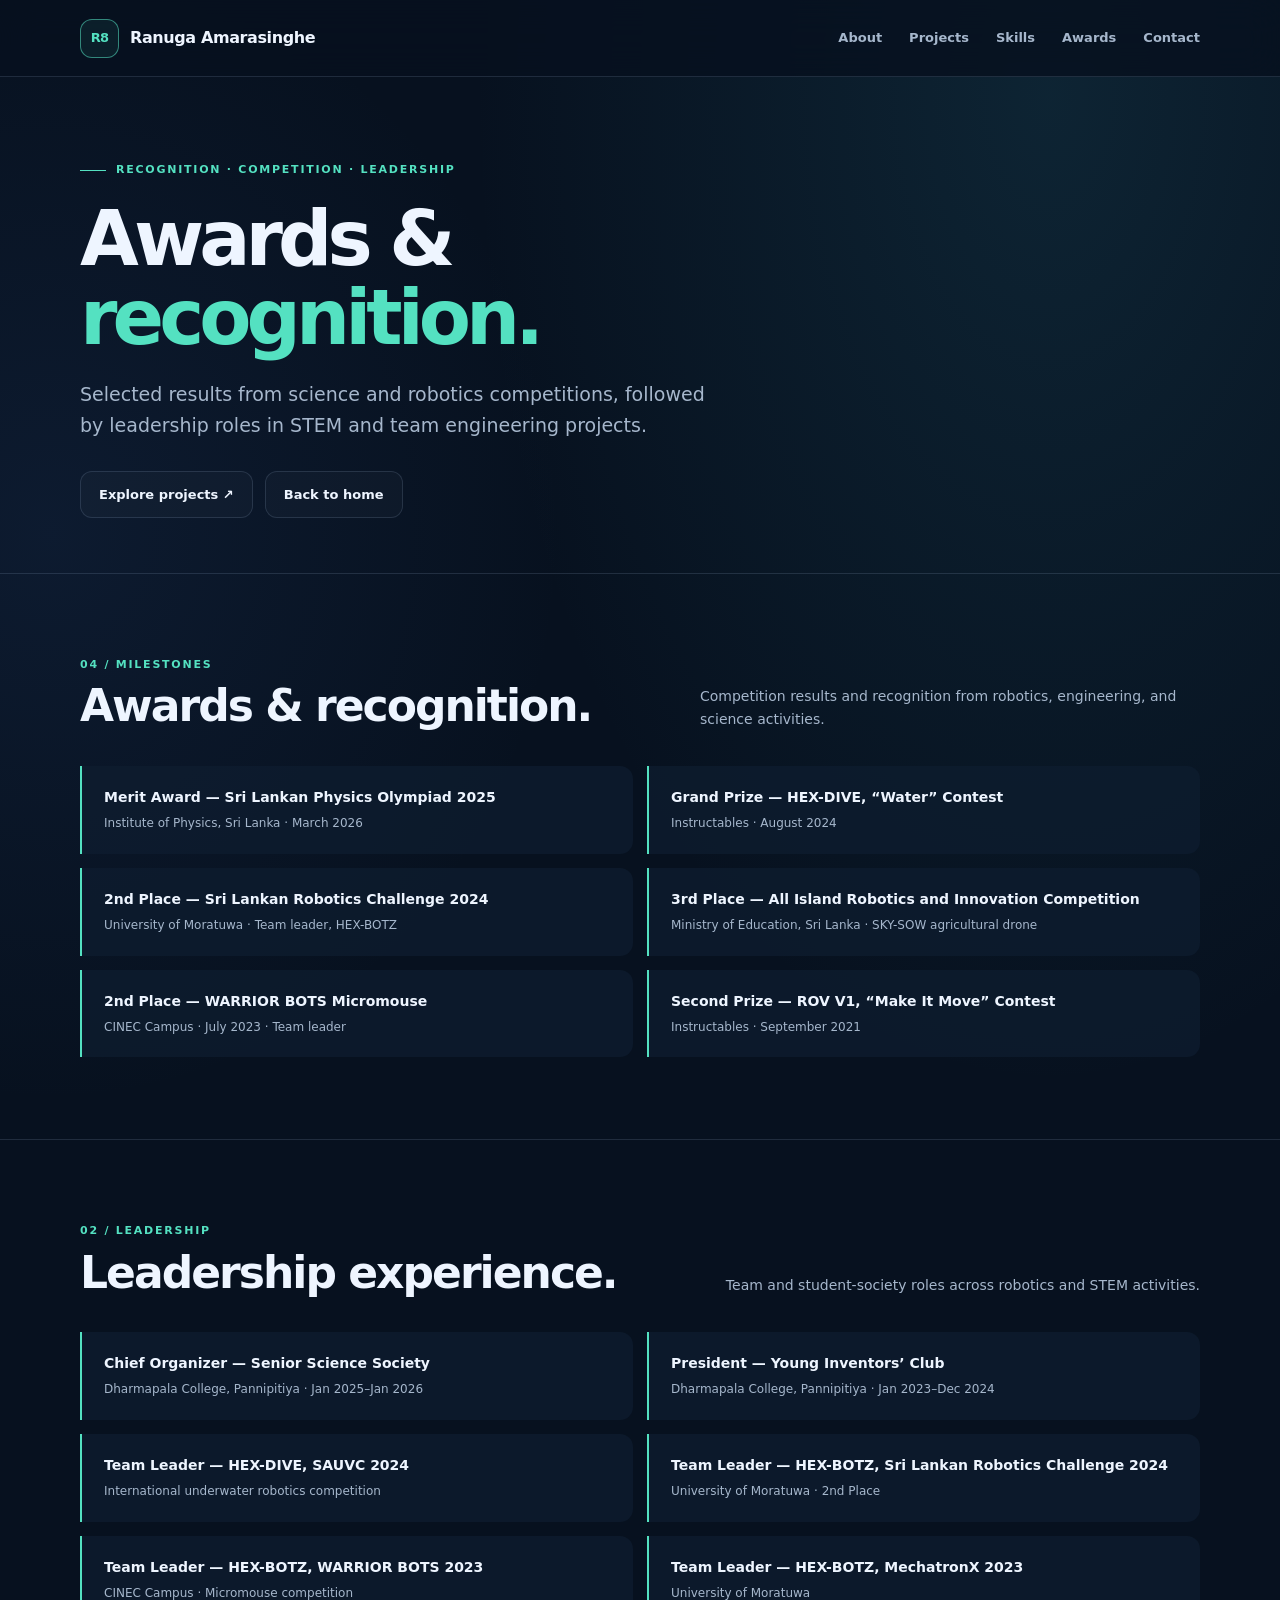
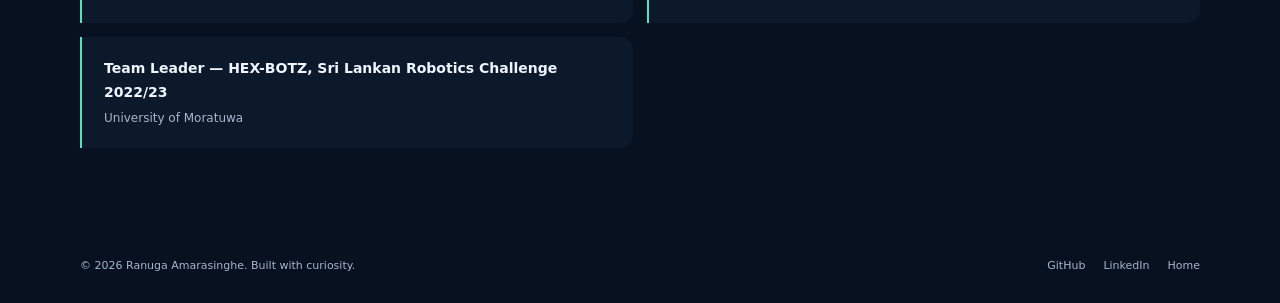
==== awards.html @ 0ed22641 "Add files via upload" ====
<!DOCTYPE html><html lang="en"><head><meta charset="UTF-8"><meta name="viewport" content="width=device-width, initial-scale=1.0"><meta name="theme-color" content="#07111f"><meta name="description" content="Competition awards, recognitions, and leadership experience of Ranuga Amarasinghe."><title>Awards & Leadership | Ranuga Amarasinghe</title><style>
    :root {
      --bg: #07111f;
      --bg-soft: #0b1728;
      --panel: rgba(15, 30, 49, .78);
      --panel-solid: #0e1c2f;
      --text: #eef5ff;
      --muted: #a6b7cc;
      --line: rgba(173, 203, 232, .15);
      --accent: #54e1c1;
      --accent-2: #83b7ff;
      --max: 1120px;
      --radius: 22px;
      --shadow: 0 22px 70px rgba(0,0,0,.24);
    }
    * { box-sizing: border-box; }
    html { scroll-behavior: smooth; scroll-padding-top: 88px; }
    body {
      margin: 0; color: var(--text); background:
        radial-gradient(ellipse at 82% 5%, rgba(45, 129, 151, .17), transparent 36rem),
        radial-gradient(ellipse at 4% 28%, rgba(53, 93, 161, .13), transparent 32rem), var(--bg);
      font-family: Inter, ui-sans-serif, system-ui, -apple-system, BlinkMacSystemFont, "Segoe UI", sans-serif;
      line-height: 1.65; -webkit-font-smoothing: antialiased;
    }
    a { color: inherit; text-decoration: none; }
    button { font: inherit; }
    .container { width: min(var(--max), calc(100% - 40px)); margin-inline: auto; }
    .skip-link { position: absolute; left: -999px; top: 10px; z-index: 100; background: var(--accent); color: #04121a; padding: 10px 14px; border-radius: 8px; }
    .skip-link:focus { left: 10px; }
    .site-header { position: sticky; top: 0; z-index: 50; background: rgba(7, 17, 31, .82); backdrop-filter: blur(18px); border-bottom: 1px solid var(--line); }
    .nav { min-height: 76px; display: flex; align-items: center; justify-content: space-between; gap: 24px; }
    .brand { display: inline-flex; align-items: center; gap: 11px; font-weight: 760; letter-spacing: -.025em; white-space: nowrap; }
    .brand-mark { display: grid; place-items: center; width: 39px; height: 39px; border: 1px solid rgba(84,225,193,.55); border-radius: 12px; color: var(--accent); font-size: 13px; letter-spacing: -.06em; background: rgba(84,225,193,.07); }
    .nav-links { display: flex; align-items: center; gap: 27px; color: var(--muted); font-size: 13px; font-weight: 650; }
    .nav-links a { transition: color .2s ease; }
    .nav-links a:hover, .nav-links a:focus-visible { color: var(--accent); }
    .nav-toggle { display: none; color: var(--text); background: transparent; border: 1px solid var(--line); border-radius: 10px; padding: 8px 11px; cursor: pointer; }
    .hero { padding: 100px 0 82px; min-height: 590px; display: flex; align-items: center; }
    .hero-grid { display: grid; grid-template-columns: minmax(0, 1.2fr) minmax(280px, .8fr); gap: 70px; align-items: center; }
    .eyebrow { display: inline-flex; align-items: center; gap: 10px; color: var(--accent); text-transform: uppercase; letter-spacing: .16em; font-size: 11px; font-weight: 800; }
    .eyebrow::before { content: ""; width: 26px; height: 1px; background: currentColor; }
    h1 { margin: 19px 0 22px; max-width: 760px; font-size: clamp(42px, 6.2vw, 76px); line-height: 1.04; letter-spacing: -.065em; font-weight: 790; }
    .gradient-text { color: var(--accent); }
    .hero-copy { max-width: 630px; color: var(--muted); font-size: clamp(16px, 1.7vw, 19px); }
    .hero-actions { display: flex; flex-wrap: wrap; gap: 12px; margin-top: 30px; }
    .button { display: inline-flex; align-items: center; justify-content: center; gap: 9px; min-height: 47px; padding: 0 18px; border-radius: 12px; border: 1px solid var(--line); font-size: 13px; font-weight: 750; transition: transform .2s ease, border-color .2s ease, background .2s ease; }
    .button:hover { transform: translateY(-2px); border-color: rgba(84,225,193,.6); }
    .button-primary { color: #04151a; background: var(--accent); border-color: var(--accent); }
    .button-secondary { background: rgba(255,255,255,.025); color: var(--text); }
    .hero-visual { position: relative; min-height: 350px; display: grid; place-items: center; }
    .orbital { position: relative; width: min(100%, 355px); aspect-ratio: 1; border-radius: 50%; border: 1px solid rgba(131,183,255,.24); background: radial-gradient(circle at center, rgba(84,225,193,.12), rgba(12,28,46,.3) 52%, transparent 70%); }
    .orbital::before, .orbital::after { content: ""; position: absolute; inset: 12%; border: 1px dashed rgba(84,225,193,.28); border-radius: 50%; transform: rotate(-32deg) scaleX(.68); }
    .orbital::after { inset: 2%; transform: rotate(54deg) scaleX(.72); border-color: rgba(131,183,255,.25); }
    .orbital-core { position: absolute; inset: 27%; display: grid; place-items: center; border: 1px solid rgba(84,225,193,.45); border-radius: 28%; transform: rotate(45deg); background: linear-gradient(145deg, rgba(84,225,193,.13), rgba(131,183,255,.08)); box-shadow: 0 0 70px rgba(84,225,193,.1), inset 0 0 35px rgba(84,225,193,.06); }
    .orbital-core span { transform: rotate(-45deg); color: var(--accent); font-size: clamp(42px, 5vw, 64px); font-weight: 850; letter-spacing: -.09em; }
    .orbit-dot { position: absolute; width: 10px; height: 10px; border-radius: 50%; background: var(--accent); box-shadow: 0 0 18px rgba(84,225,193,.8); }
    .dot-one { top: 17%; right: 20%; } .dot-two { bottom: 19%; left: 13%; width: 7px; height: 7px; background: var(--accent-2); }
    .visual-label { position: absolute; bottom: 0; right: 0; padding: 12px 15px; border: 1px solid var(--line); border-radius: 14px; background: rgba(10,24,40,.88); color: var(--muted); font-size: 11px; letter-spacing: .09em; text-transform: uppercase; }
    .visual-label strong { color: var(--text); display: block; font-size: 13px; letter-spacing: 0; text-transform: none; }
    .section { padding: 82px 0; border-top: 1px solid var(--line); }
    .section-heading { display: flex; justify-content: space-between; align-items: end; gap: 28px; margin-bottom: 35px; }
    .section-kicker { color: var(--accent); text-transform: uppercase; font-size: 11px; font-weight: 800; letter-spacing: .16em; }
    h2 { margin: 7px 0 0; font-size: clamp(30px, 4vw, 44px); line-height: 1.12; letter-spacing: -.045em; }
    .section-intro { max-width: 500px; margin: 0; color: var(--muted); font-size: 14px; }
    .about-grid { display: grid; grid-template-columns: 1.05fr .95fr; gap: 28px; }
    .panel { padding: 28px; border: 1px solid var(--line); border-radius: var(--radius); background: linear-gradient(145deg, rgba(18,35,56,.83), rgba(10,23,39,.72)); box-shadow: var(--shadow); }
    .panel p { margin: 0 0 14px; color: var(--muted); font-size: 14px; }
    .panel p:last-child { margin-bottom: 0; }
    .focus-list { display: grid; gap: 12px; }
    .focus-item { display: flex; gap: 14px; align-items: flex-start; padding: 14px 0; border-bottom: 1px solid var(--line); }
    .focus-item:last-child { border-bottom: 0; padding-bottom: 0; }
    .focus-icon { display: grid; place-items: center; flex: 0 0 39px; height: 39px; border-radius: 12px; background: rgba(84,225,193,.09); border: 1px solid rgba(84,225,193,.2); color: var(--accent); font-size: 17px; }
    .focus-item strong { display: block; font-size: 14px; }
    .focus-item span { color: var(--muted); font-size: 12px; }
    .project-grid { display: grid; grid-template-columns: repeat(2, minmax(0, 1fr)); gap: 18px; }
    .project-card { min-height: 255px; display: flex; flex-direction: column; padding: 25px; border: 1px solid var(--line); border-radius: 19px; background: linear-gradient(145deg, rgba(17,34,54,.9), rgba(10,22,37,.8)); transition: transform .22s ease, border-color .22s ease; }
    .project-card:hover { transform: translateY(-4px); border-color: rgba(84,225,193,.42); }
    .project-top { display: flex; justify-content: space-between; gap: 12px; align-items: center; margin-bottom: 22px; }
    .project-index { color: var(--accent); font: 700 11px ui-monospace, SFMono-Regular, Consolas, monospace; letter-spacing: .08em; }
    .project-type { padding: 5px 9px; border-radius: 999px; color: var(--muted); background: rgba(255,255,255,.04); border: 1px solid var(--line); font-size: 10px; }
    .project-card h3 { margin: 0 0 9px; font-size: 19px; letter-spacing: -.025em; }
    .project-card p { margin: 0; color: var(--muted); font-size: 13px; }
    .tags { display: flex; flex-wrap: wrap; gap: 7px; margin-top: auto; padding-top: 20px; }
    .tag { padding: 5px 8px; border-radius: 7px; border: 1px solid rgba(131,183,255,.16); color: #b9d5f7; background: rgba(131,183,255,.05); font-size: 10px; }
    .note { margin-top: 20px; color: var(--muted); font-size: 12px; }
    .skills-grid { display: grid; grid-template-columns: repeat(3, minmax(0, 1fr)); gap: 15px; }
    .skill-card { padding: 22px; border: 1px solid var(--line); border-radius: 17px; background: rgba(13,28,46,.65); }
    .skill-card h3 { margin: 0 0 13px; font-size: 14px; }
    .skill-card p { margin: 0; color: var(--muted); font-size: 12px; }
    .milestone-grid { display: grid; grid-template-columns: repeat(2, minmax(0, 1fr)); gap: 14px; }
    .milestone { padding: 20px 22px; border-left: 2px solid var(--accent); border-radius: 0 13px 13px 0; background: rgba(14,29,47,.75); }
    .milestone strong { display: block; font-size: 14px; }
    .milestone span { display: block; margin-top: 5px; color: var(--muted); font-size: 12px; }
    .contact-panel { display: flex; justify-content: space-between; align-items: center; gap: 35px; padding: clamp(26px, 5vw, 48px); border: 1px solid rgba(84,225,193,.28); border-radius: 24px; background: radial-gradient(ellipse at 100% 0%, rgba(84,225,193,.12), transparent 55%), rgba(13,29,47,.8); }
    .contact-panel h2 { max-width: 560px; }
    .contact-panel p { color: var(--muted); max-width: 530px; font-size: 14px; }
    .contact-actions { display: flex; flex-direction: column; gap: 10px; min-width: 165px; }
    footer { padding: 27px 0; color: var(--muted); font-size: 11px; }
    .footer-inner { display: flex; justify-content: space-between; align-items: center; gap: 16px; }
    .footer-links { display: flex; gap: 18px; }
    .footer-links a:hover { color: var(--accent); }
    :focus-visible { outline: 2px solid var(--accent); outline-offset: 4px; }
    @media (max-width: 820px) {
      .hero { padding: 70px 0 60px; }
      .hero-grid { grid-template-columns: 1fr; gap: 30px; }
      .hero-visual { min-height: 290px; }
      .orbital { width: 280px; }
      .visual-label { right: calc(50% - 170px); }
      .about-grid { grid-template-columns: 1fr; }
      .skills-grid { grid-template-columns: repeat(2, minmax(0, 1fr)); }
      .section-heading { align-items: start; flex-direction: column; }
      .contact-panel { align-items: flex-start; flex-direction: column; }
      .contact-actions { flex-direction: row; flex-wrap: wrap; }
    }
    @media (max-width: 620px) {
      .container { width: min(var(--max), calc(100% - 30px)); }
      .nav { min-height: 68px; }
      .nav-toggle { display: inline-flex; }
      .nav-links { display: none; position: absolute; top: 68px; left: 0; right: 0; padding: 18px 22px 22px; background: #091525; border-bottom: 1px solid var(--line); flex-direction: column; align-items: stretch; gap: 0; }
      .nav-links.open { display: flex; }
      .nav-links a { padding: 12px 0; border-bottom: 1px solid var(--line); }
      .nav-links a:last-child { border-bottom: 0; }
      .hero { min-height: auto; padding: 62px 0 55px; }
      h1 { font-size: clamp(40px, 12vw, 59px); }
      .hero-visual { min-height: 260px; }
      .orbital { width: 245px; }
      .visual-label { right: calc(50% - 145px); }
      .section { padding: 61px 0; }
      .project-grid, .milestone-grid, .skills-grid { grid-template-columns: 1fr; }
      .project-card { min-height: 230px; }
      .panel { padding: 22px; }
      .footer-inner { align-items: flex-start; flex-direction: column; }
    }
    @media (prefers-reduced-motion: reduce) { html { scroll-behavior: auto; } *, *::before, *::after { transition-duration: .01ms !important; animation-duration: .01ms !important; } }
  
    .page-hero { padding: 76px 0 55px; }
    .feature-links { display:grid; grid-template-columns:repeat(2,minmax(0,1fr)); gap:18px; }
    .feature-link { display:block; padding:28px; border:1px solid var(--line); border-radius:19px; background:linear-gradient(145deg,rgba(17,34,54,.9),rgba(10,22,37,.8)); transition:transform .2s,border-color .2s; }
    .feature-link:hover { transform:translateY(-4px); border-color:rgba(84,225,193,.5); }
    .feature-link .section-kicker { display:block; margin-bottom:12px; }
    .feature-link h3 { margin:0 0 9px; font-size:22px; } .feature-link p { margin:0 0 18px; color:var(--muted); font-size:13px; }
    .text-link { color:var(--accent); font-size:13px; font-weight:750; }
    .award-list { display:grid; gap:14px; }
    .award-item { padding:21px 23px; border-left:2px solid var(--accent); border-radius:0 13px 13px 0; background:rgba(14,29,47,.75); }
    .award-item h3 { margin:0 0 5px; font-size:16px; } .award-item p { margin:0; color:var(--muted); font-size:12px; }
    @media(max-width:620px) { .feature-links {grid-template-columns:1fr;} }
</style></head><body>  <a class="skip-link" href="#main">Skip to content</a>
  <header class="site-header"><nav class="nav container" aria-label="Main navigation">
    <a class="brand" href="index.html" aria-label="Ranuga Amarasinghe home"><span class="brand-mark" aria-hidden="true">R8</span><span>Ranuga Amarasinghe</span></a>
    <button class="nav-toggle" id="navToggle" aria-expanded="false" aria-controls="navLinks" aria-label="Toggle navigation">Menu</button>
    <div class="nav-links" id="navLinks"><a href="index.html#about">About</a><a href="projects.html">Projects</a><a href="index.html#skills">Skills</a><a href="awards.html">Awards</a><a href="index.html#contact">Contact</a></div>
  </nav></header><main id="main"><section class="page-hero"><div class="container"><div class="eyebrow">Recognition · Competition · Leadership</div><h1>Awards & <span class="gradient-text">recognition.</span></h1><p class="hero-copy">Selected results from science and robotics competitions, followed by leadership roles in STEM and team engineering projects.</p><div class="hero-actions"><a class="button button-secondary" href="projects.html">Explore projects ↗</a><a class="button button-secondary" href="index.html">Back to home</a></div></div></section>    <section class="section" id="awards">
      <div class="container">
        <div class="section-heading"><div><div class="section-kicker">04 / Milestones</div><h2>Awards & recognition.</h2></div><p class="section-intro">Competition results and recognition from robotics, engineering, and science activities.</p></div>
        <div class="milestone-grid">
          <div class="milestone"><strong>Merit Award — Sri Lankan Physics Olympiad 2025</strong><span>Institute of Physics, Sri Lanka · March 2026</span></div>
          <div class="milestone"><strong>Grand Prize — HEX-DIVE, “Water” Contest</strong><span>Instructables · August 2024</span></div>
          <div class="milestone"><strong>2nd Place — Sri Lankan Robotics Challenge 2024</strong><span>University of Moratuwa · Team leader, HEX-BOTZ</span></div>
          <div class="milestone"><strong>3rd Place — All Island Robotics and Innovation Competition</strong><span>Ministry of Education, Sri Lanka · SKY-SOW agricultural drone</span></div>
          <div class="milestone"><strong>2nd Place — WARRIOR BOTS Micromouse</strong><span>CINEC Campus · July 2023 · Team leader</span></div>
          <div class="milestone"><strong>Second Prize — ROV V1, “Make It Move” Contest</strong><span>Instructables · September 2021</span></div>
        </div>
      </div>
    </section>
    <section class="section" id="leadership"><div class="container"><div class="section-heading"><div><div class="section-kicker">02 / Leadership</div><h2>Leadership experience.</h2></div><p class="section-intro">Team and student-society roles across robotics and STEM activities.</p></div><div class="milestone-grid">
      <div class="milestone"><strong>Chief Organizer — Senior Science Society</strong><span>Dharmapala College, Pannipitiya · Jan 2025–Jan 2026</span></div>
      <div class="milestone"><strong>President — Young Inventors’ Club</strong><span>Dharmapala College, Pannipitiya · Jan 2023–Dec 2024</span></div>
      <div class="milestone"><strong>Team Leader — HEX-DIVE, SAUVC 2024</strong><span>International underwater robotics competition</span></div>
      <div class="milestone"><strong>Team Leader — HEX-BOTZ, Sri Lankan Robotics Challenge 2024</strong><span>University of Moratuwa · 2nd Place</span></div>
      <div class="milestone"><strong>Team Leader — HEX-BOTZ, WARRIOR BOTS 2023</strong><span>CINEC Campus · Micromouse competition</span></div>
      <div class="milestone"><strong>Team Leader — HEX-BOTZ, MechatronX 2023</strong><span>University of Moratuwa</span></div>
      <div class="milestone"><strong>Team Leader — HEX-BOTZ, Sri Lankan Robotics Challenge 2022/23</strong><span>University of Moratuwa</span></div>
    </div></div></section></main>  <footer><div class="container footer-inner"><span>© <span id="year"></span> Ranuga Amarasinghe. Built with curiosity.</span><div class="footer-links"><a href="https://github.com/ranuga-amarasinghe" target="_blank" rel="noopener noreferrer">GitHub</a><a href="https://www.linkedin.com/in/ranuga-amarasinghe/" target="_blank" rel="noopener noreferrer">LinkedIn</a><a href="index.html">Home</a></div></div></footer>
  <script>
    const navToggle = document.getElementById('navToggle');
    const navLinks = document.getElementById('navLinks');
    navToggle.addEventListener('click', () => { const isOpen = navLinks.classList.toggle('open'); navToggle.setAttribute('aria-expanded', String(isOpen)); navToggle.textContent = isOpen ? 'Close' : 'Menu'; });
    navLinks.querySelectorAll('a').forEach(link => link.addEventListener('click', () => { navLinks.classList.remove('open'); navToggle.setAttribute('aria-expanded', 'false'); navToggle.textContent = 'Menu'; }));
    document.getElementById('year').textContent = new Date().getFullYear();
  </script></body></html>
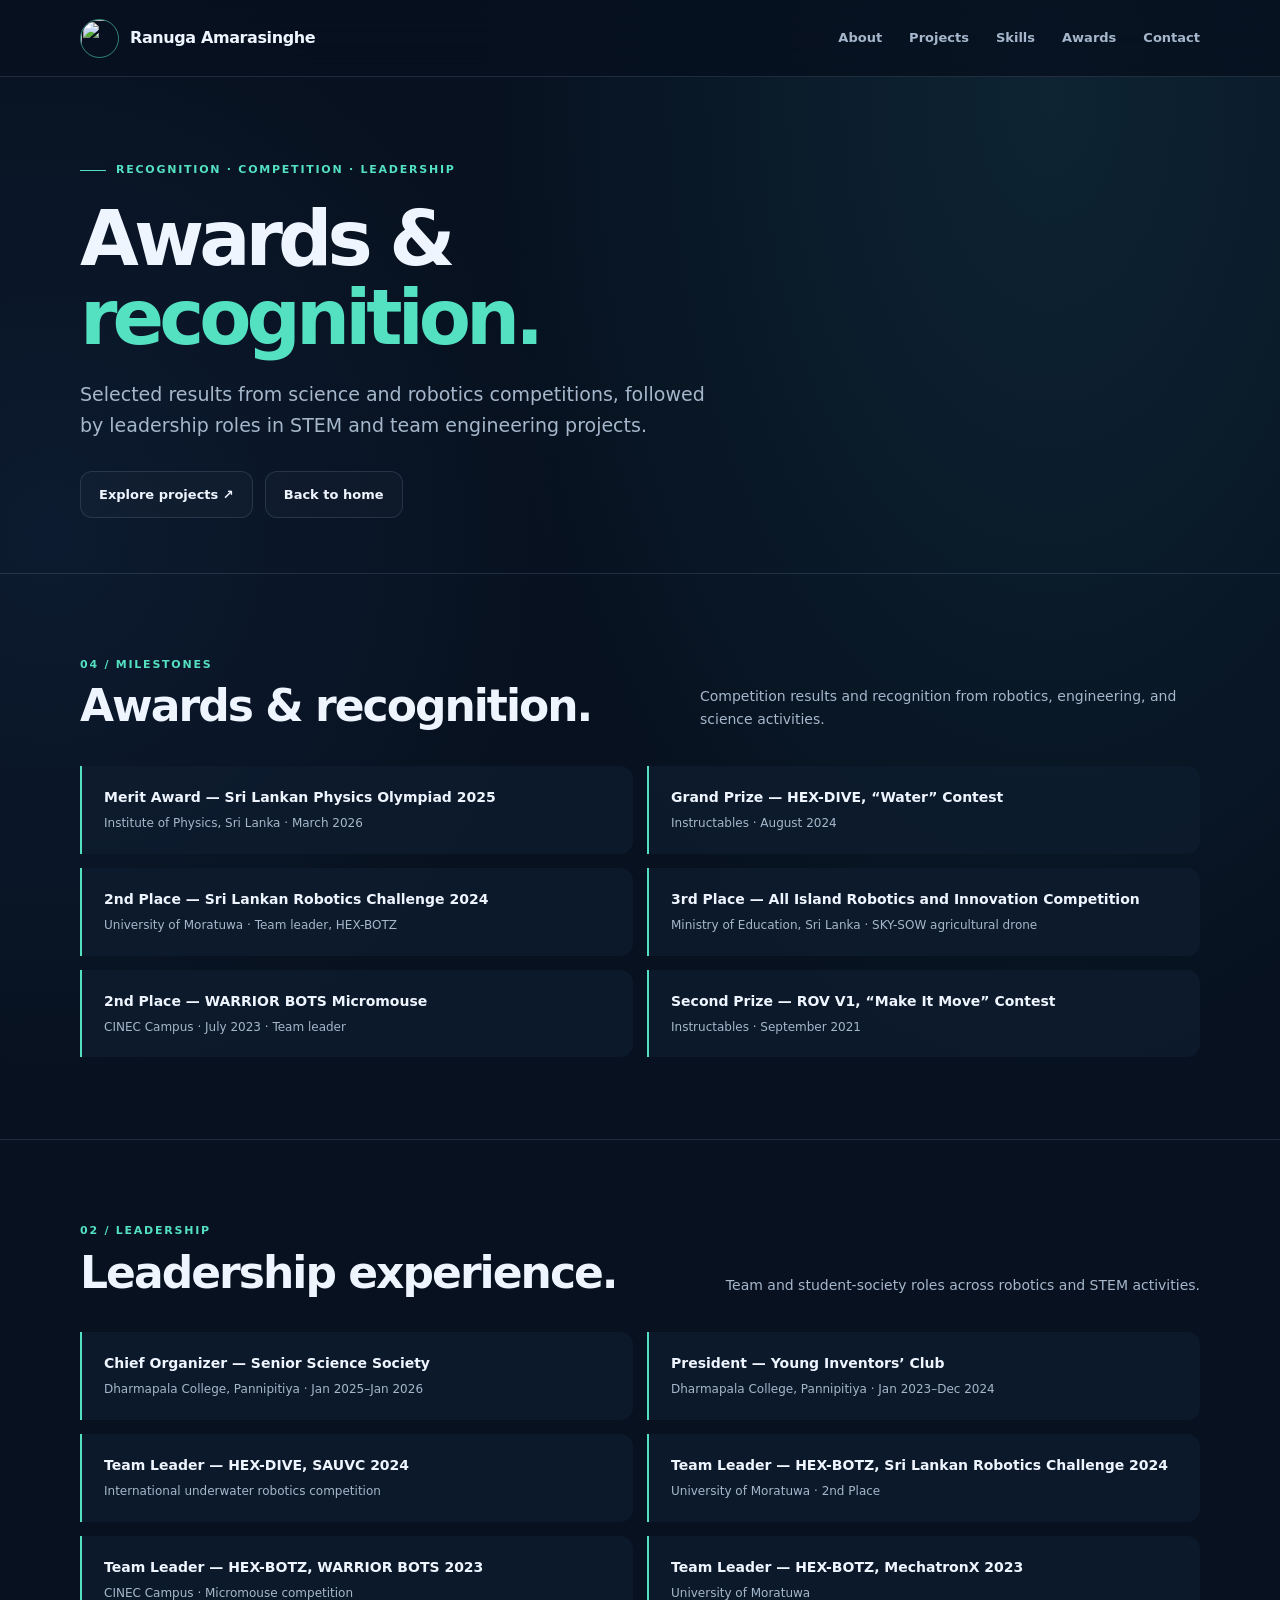
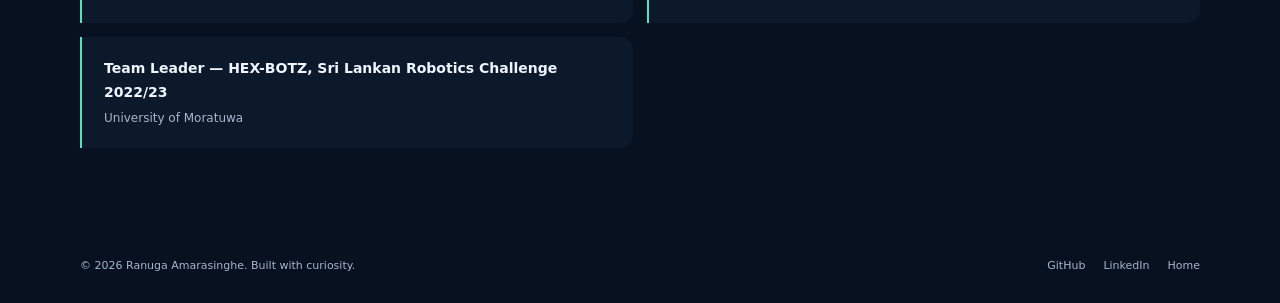
==== commit ac1fb907: "Add files via upload" ====
--- a/awards.html
+++ b/awards.html
@@ -31,6 +31,7 @@
     .nav { min-height: 76px; display: flex; align-items: center; justify-content: space-between; gap: 24px; }
     .brand { display: inline-flex; align-items: center; gap: 11px; font-weight: 760; letter-spacing: -.025em; white-space: nowrap; }
     .brand-mark { display: grid; place-items: center; width: 39px; height: 39px; border: 1px solid rgba(84,225,193,.55); border-radius: 12px; color: var(--accent); font-size: 13px; letter-spacing: -.06em; background: rgba(84,225,193,.07); }
+    .brand-photo { width: 39px; height: 39px; object-fit: cover; border-radius: 50%; border: 1px solid rgba(84,225,193,.55); }
     .nav-links { display: flex; align-items: center; gap: 27px; color: var(--muted); font-size: 13px; font-weight: 650; }
     .nav-links a { transition: color .2s ease; }
     .nav-links a:hover, .nav-links a:focus-visible { color: var(--accent); }
@@ -146,7 +147,7 @@
     @media(max-width:620px) { .feature-links {grid-template-columns:1fr;} }
 </style></head><body>  <a class="skip-link" href="#main">Skip to content</a>
   <header class="site-header"><nav class="nav container" aria-label="Main navigation">
-    <a class="brand" href="index.html" aria-label="Ranuga Amarasinghe home"><span class="brand-mark" aria-hidden="true">R8</span><span>Ranuga Amarasinghe</span></a>
+    <a class="brand" href="index.html" aria-label="Ranuga Amarasinghe home"><img class="brand-photo" src="assets/profile-placeholder.svg" alt="" /><span>Ranuga Amarasinghe</span></a>
     <button class="nav-toggle" id="navToggle" aria-expanded="false" aria-controls="navLinks" aria-label="Toggle navigation">Menu</button>
     <div class="nav-links" id="navLinks"><a href="index.html#about">About</a><a href="projects.html">Projects</a><a href="index.html#skills">Skills</a><a href="awards.html">Awards</a><a href="index.html#contact">Contact</a></div>
   </nav></header><main id="main"><section class="page-hero"><div class="container"><div class="eyebrow">Recognition · Competition · Leadership</div><h1>Awards & <span class="gradient-text">recognition.</span></h1><p class="hero-copy">Selected results from science and robotics competitions, followed by leadership roles in STEM and team engineering projects.</p><div class="hero-actions"><a class="button button-secondary" href="projects.html">Explore projects ↗</a><a class="button button-secondary" href="index.html">Back to home</a></div></div></section>    <section class="section" id="awards">
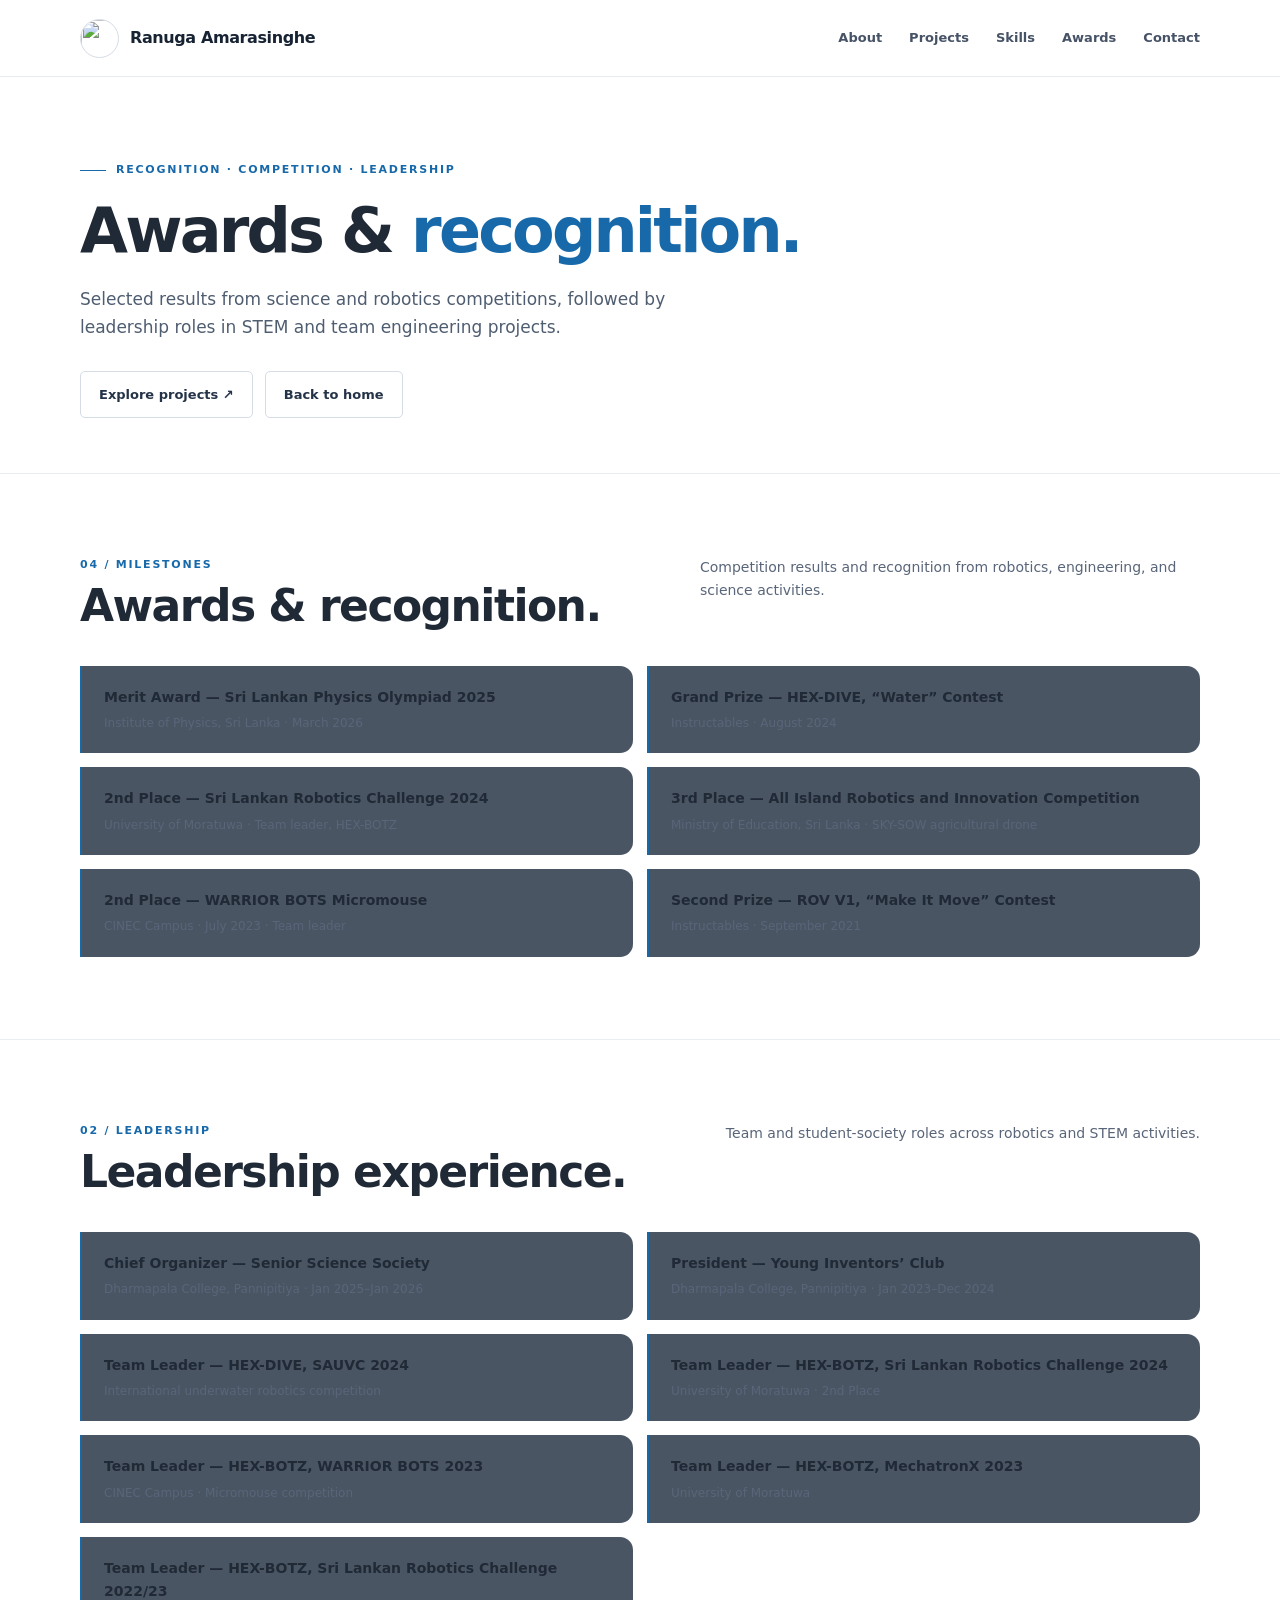
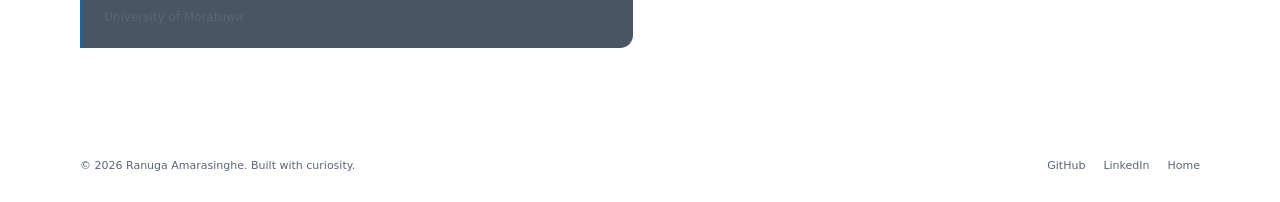
==== commit 8a0191cb: "Add files via upload" ====
--- a/awards.html
+++ b/awards.html
@@ -145,7 +145,47 @@
     .award-item { padding:21px 23px; border-left:2px solid var(--accent); border-radius:0 13px 13px 0; background:rgba(14,29,47,.75); }
     .award-item h3 { margin:0 0 5px; font-size:16px; } .award-item p { margin:0; color:var(--muted); font-size:12px; }
     @media(max-width:620px) { .feature-links {grid-template-columns:1fr;} }
-</style></head><body>  <a class="skip-link" href="#main">Skip to content</a>
+
+    /* Clean academic portfolio styling */
+    :root { --bg:#ffffff; --bg-soft:#f7f9fc; --panel:#ffffff; --panel-solid:#ffffff; --text:#202936; --muted:#596579; --line:#e2e7ee; --accent:#1769aa; --accent-2:#3978b8; --radius:8px; --shadow:0 5px 22px rgba(24,42,66,.06); }
+    body { background:#fff; color:var(--text); }
+    .site-header { background:rgba(255,255,255,.96); border-bottom:1px solid #e7ebf0; backdrop-filter:blur(10px); }
+    .brand { color:#172333; }
+    .brand-photo { border:1px solid #d5dce5; }
+    .nav-links { color:#465266; }
+    .nav-links a:hover,.nav-links a:focus-visible { color:var(--accent); }
+    .nav-toggle { color:var(--text); border-color:var(--line); }
+    .hero { min-height:0; padding:78px 0 70px; }
+    .hero-grid { gap:54px; }
+    .eyebrow,.section-kicker { color:var(--accent); }
+    h1 { font-size:clamp(38px,5.2vw,62px); letter-spacing:-.045em; font-weight:760; }
+    .gradient-text { color:#1769aa; }
+    .hero-copy { color:#4f5d70; font-size:17px; }
+    .button { border-radius:5px; font-weight:650; }
+    .button-primary { background:#1769aa; color:#fff; border-color:#1769aa; }
+    .button-secondary { color:#253348; background:#fff; border-color:#d5dce5; }
+    .button:hover { border-color:#1769aa; }
+    .profile-card { background:#fff; border:1px solid #e0e6ee; border-radius:8px; box-shadow:0 8px 30px rgba(24,42,66,.08); }
+    .profile-photo { border:3px solid #e5edf5; box-shadow:none; }
+    .profile-card h2 { color:#202936; }
+    .profile-role,.profile-hint { color:#596579; }
+    .section { border-top:1px solid #e8edf2; }
+    .section-heading { align-items:flex-start; }
+    h2 { color:#202936; letter-spacing:-.035em; }
+    .section-intro,.panel p { color:#596579; }
+    .panel,.feature-link { background:#fff; border:1px solid #e1e7ef; border-radius:8px; box-shadow:none; }
+    .focus-item { border-color:#e8edf2; }
+    .feature-link:hover { border-color:#8eb4d8; }
+    .feature-link h3 { color:#202936; }
+    .feature-link p { color:#596579; }
+    .text-link { color:#1769aa; }
+    .award-item { background:#f8fafc; border-left-color:#1769aa; border-radius:0 6px 6px 0; }
+    .award-item h3 { color:#202936; }
+    .award-item p { color:#596579; }
+    .site-footer, footer { color:#596579; }
+    @media(max-width:760px) { .hero { padding:55px 0 48px; } .hero-grid { gap:30px; } }
+
+  </style></head><body>  <a class="skip-link" href="#main">Skip to content</a>
   <header class="site-header"><nav class="nav container" aria-label="Main navigation">
     <a class="brand" href="index.html" aria-label="Ranuga Amarasinghe home"><img class="brand-photo" src="assets/profile-placeholder.svg" alt="" /><span>Ranuga Amarasinghe</span></a>
     <button class="nav-toggle" id="navToggle" aria-expanded="false" aria-controls="navLinks" aria-label="Toggle navigation">Menu</button>
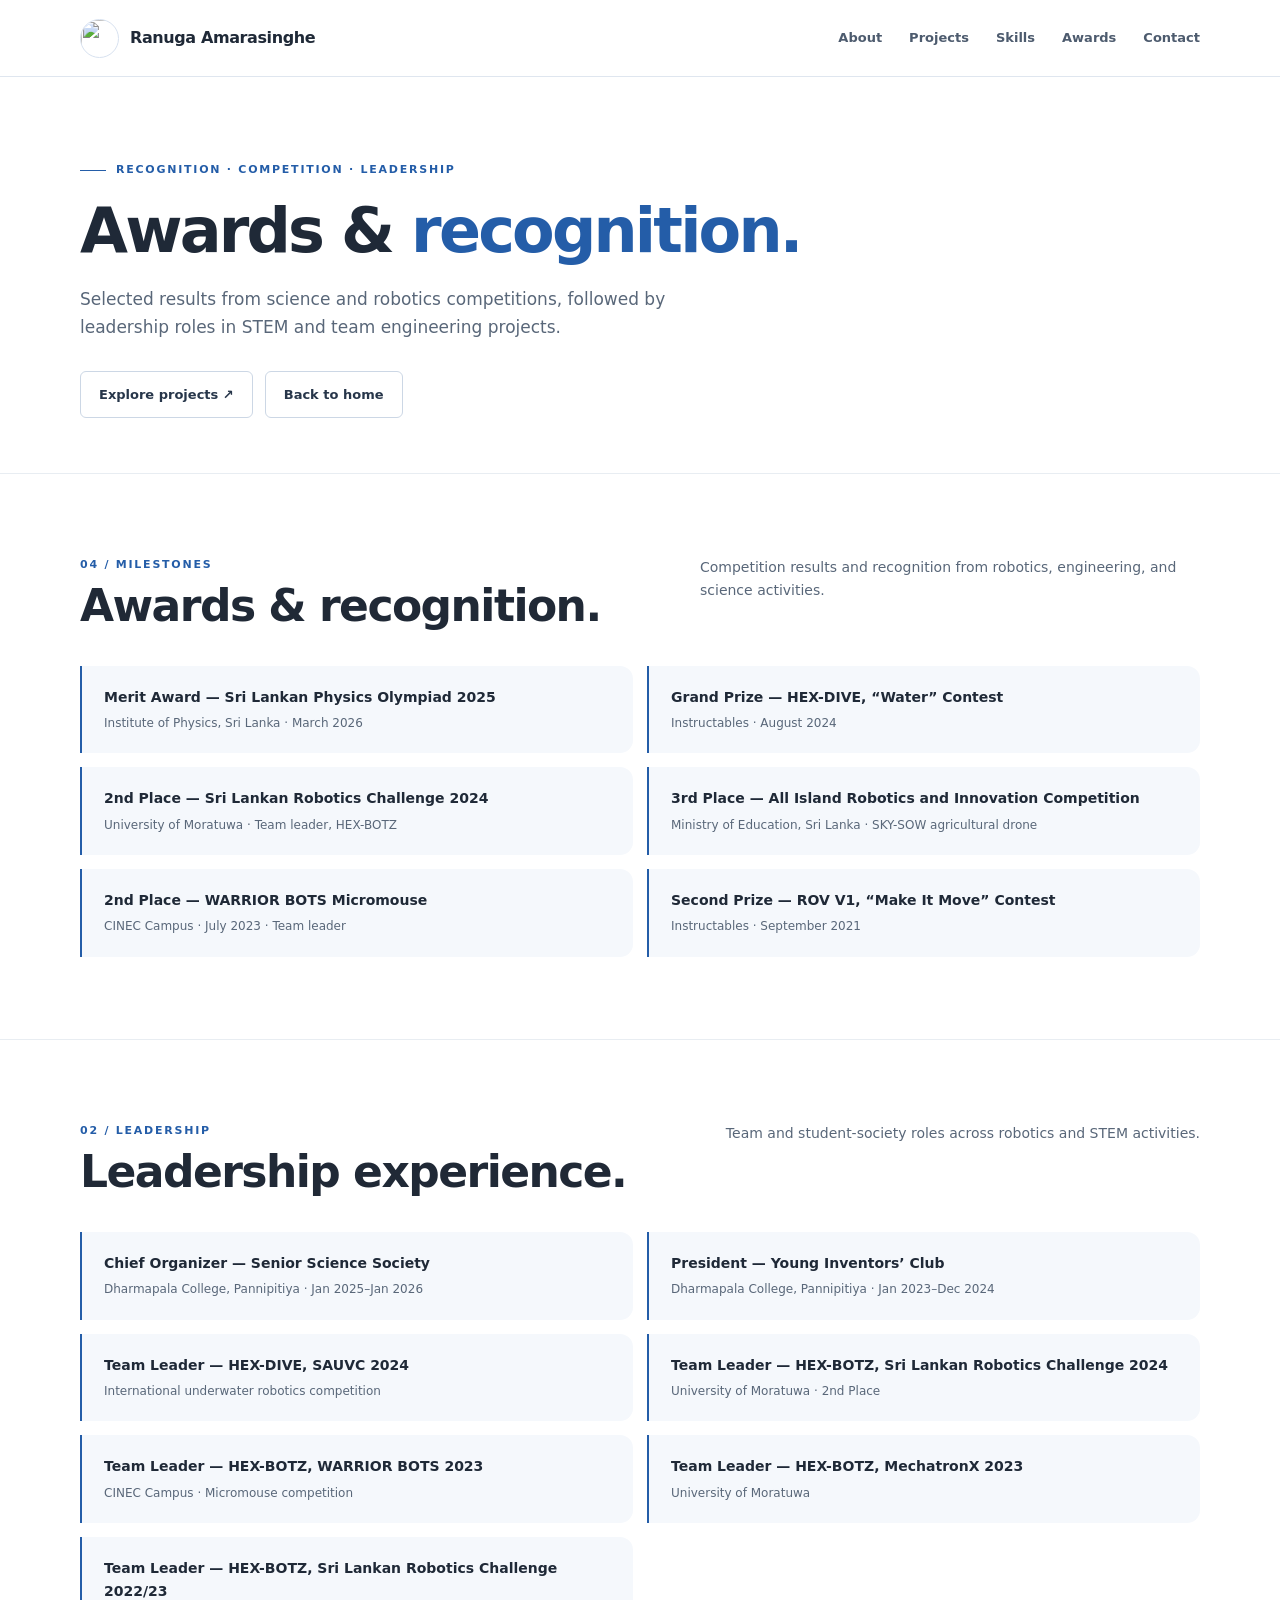
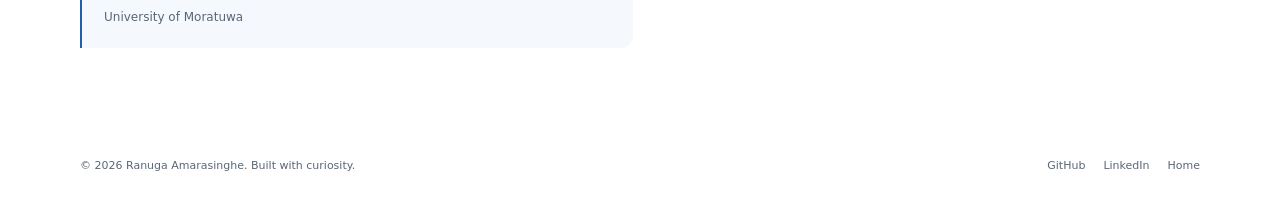
==== commit 6c0a8458: "Add files via upload" ====
--- a/awards.html
+++ b/awards.html
@@ -185,6 +185,49 @@
     .site-footer, footer { color:#596579; }
     @media(max-width:760px) { .hero { padding:55px 0 48px; } .hero-grid { gap:30px; } }
 
+      /* Unified colour palette: white, slate, and restrained academic blue */
+    :root {
+      --bg: #ffffff; --bg-soft: #f5f8fc; --panel: #ffffff; --panel-solid: #ffffff;
+      --text: #1f2937; --muted: #596779; --line: #dfe6ef;
+      --accent: #245da8; --accent-2: #6b8fc7; --radius: 10px;
+      --shadow: 0 4px 18px rgba(27, 54, 91, 0.07);
+    }
+    body { background: #ffffff; color: var(--text); }
+    .site-header { background: rgba(255,255,255,.97); border-bottom: 1px solid var(--line); }
+    .brand, .profile-card h2 { color: #1f2937; }
+    .brand-mark { color: var(--accent); border-color: #b9cce7; background: #f2f6fc; }
+    .brand-photo { border-color: #d7e1ef; }
+    .nav-links { color: #4d5b6e; }
+    .nav-links a:hover, .nav-links a:focus-visible, .footer-links a:hover, .text-link { color: var(--accent); }
+    .nav-toggle { color: var(--text); border-color: var(--line); }
+    .eyebrow, .section-kicker, .project-index { color: var(--accent); }
+    .gradient-text { color: var(--accent); }
+    .hero-copy, .section-intro, .panel p, .project-card p, .skill-card p, .milestone span, .contact-panel p, .profile-role, .profile-hint, footer, .note { color: var(--muted); }
+    .button { border-radius: 6px; }
+    .button-primary { color: #fff; background: var(--accent); border-color: var(--accent); }
+    .button-secondary { color: #27364a; background: #fff; border-color: #ccd7e5; }
+    .button:hover { border-color: var(--accent); }
+    .panel, .project-card, .feature-link, .profile-card, .skill-card { background: #fff; border-color: var(--line); box-shadow: var(--shadow); }
+    .project-card:hover, .feature-link:hover { border-color: #9eb8dc; }
+    .project-type { color: #4f5f73; background: #f5f8fc; border-color: #dfe6ef; }
+    .tag { color: #315b91; background: #f1f6fd; border-color: #d8e5f5; }
+    .focus-icon { color: var(--accent); background: #f1f6fd; border-color: #d8e5f5; }
+    .focus-item { border-color: var(--line); }
+    .milestone { border-left-color: var(--accent); background: #f5f8fc; }
+    .contact-panel { border-color: #cbd9ed; background: #f5f8fc; }
+    .orbital { border-color: #d5e0ef; background: radial-gradient(circle at center, #eaf1fb, #f8fafd 56%, transparent 72%); }
+    .orbital::before { border-color: #b9cce7; }
+    .orbital::after { border-color: #d0dced; }
+    .orbital-core { border-color: #9fb9df; background: linear-gradient(145deg, #e5eefb, #f5f8fd); box-shadow: 0 0 35px rgba(36,93,168,.08), inset 0 0 20px rgba(36,93,168,.04); }
+    .orbital-core span { color: var(--accent); }
+    .orbit-dot { background: var(--accent); box-shadow: 0 0 12px rgba(36,93,168,.25); }
+    .dot-two { background: var(--accent-2); }
+    .visual-label { background: #fff; color: var(--muted); border-color: var(--line); box-shadow: var(--shadow); }
+    .visual-label strong { color: var(--text); }
+    .profile-photo { border-color: #d9e4f2; box-shadow: none; }
+    :focus-visible { outline-color: var(--accent); }
+    @media (max-width: 620px) { .nav-links { background: #fff; border-bottom-color: var(--line); } }
+
   </style></head><body>  <a class="skip-link" href="#main">Skip to content</a>
   <header class="site-header"><nav class="nav container" aria-label="Main navigation">
     <a class="brand" href="index.html" aria-label="Ranuga Amarasinghe home"><img class="brand-photo" src="assets/profile-placeholder.svg" alt="" /><span>Ranuga Amarasinghe</span></a>
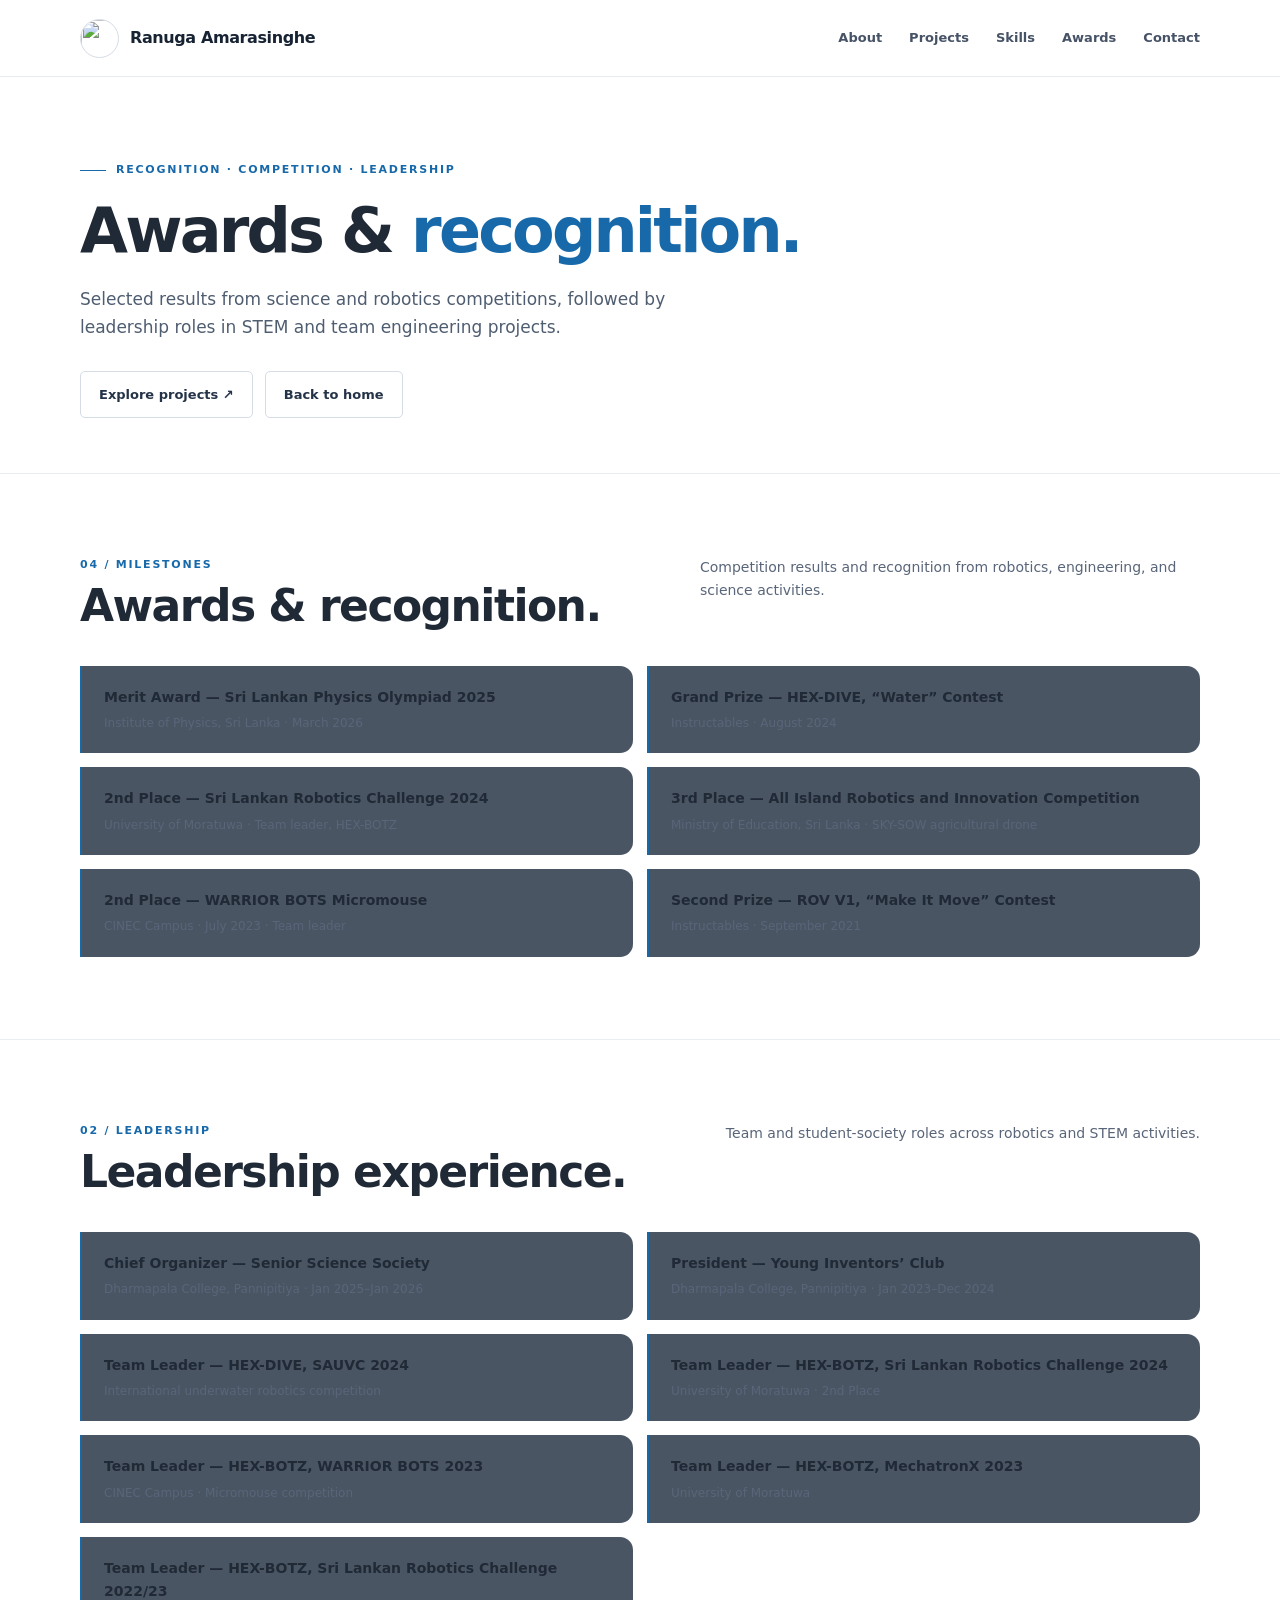
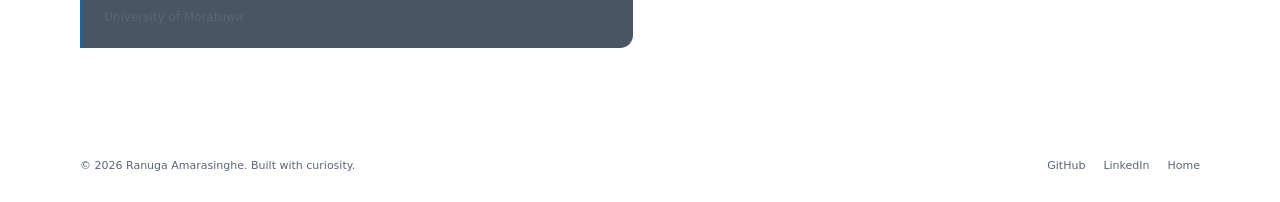
==== commit 8d26cdcb: "Add files via upload" ====
--- a/awards.html
+++ b/awards.html
@@ -185,50 +185,7 @@
     .site-footer, footer { color:#596579; }
     @media(max-width:760px) { .hero { padding:55px 0 48px; } .hero-grid { gap:30px; } }
 
-      /* Unified colour palette: white, slate, and restrained academic blue */
-    :root {
-      --bg: #ffffff; --bg-soft: #f5f8fc; --panel: #ffffff; --panel-solid: #ffffff;
-      --text: #1f2937; --muted: #596779; --line: #dfe6ef;
-      --accent: #245da8; --accent-2: #6b8fc7; --radius: 10px;
-      --shadow: 0 4px 18px rgba(27, 54, 91, 0.07);
-    }
-    body { background: #ffffff; color: var(--text); }
-    .site-header { background: rgba(255,255,255,.97); border-bottom: 1px solid var(--line); }
-    .brand, .profile-card h2 { color: #1f2937; }
-    .brand-mark { color: var(--accent); border-color: #b9cce7; background: #f2f6fc; }
-    .brand-photo { border-color: #d7e1ef; }
-    .nav-links { color: #4d5b6e; }
-    .nav-links a:hover, .nav-links a:focus-visible, .footer-links a:hover, .text-link { color: var(--accent); }
-    .nav-toggle { color: var(--text); border-color: var(--line); }
-    .eyebrow, .section-kicker, .project-index { color: var(--accent); }
-    .gradient-text { color: var(--accent); }
-    .hero-copy, .section-intro, .panel p, .project-card p, .skill-card p, .milestone span, .contact-panel p, .profile-role, .profile-hint, footer, .note { color: var(--muted); }
-    .button { border-radius: 6px; }
-    .button-primary { color: #fff; background: var(--accent); border-color: var(--accent); }
-    .button-secondary { color: #27364a; background: #fff; border-color: #ccd7e5; }
-    .button:hover { border-color: var(--accent); }
-    .panel, .project-card, .feature-link, .profile-card, .skill-card { background: #fff; border-color: var(--line); box-shadow: var(--shadow); }
-    .project-card:hover, .feature-link:hover { border-color: #9eb8dc; }
-    .project-type { color: #4f5f73; background: #f5f8fc; border-color: #dfe6ef; }
-    .tag { color: #315b91; background: #f1f6fd; border-color: #d8e5f5; }
-    .focus-icon { color: var(--accent); background: #f1f6fd; border-color: #d8e5f5; }
-    .focus-item { border-color: var(--line); }
-    .milestone { border-left-color: var(--accent); background: #f5f8fc; }
-    .contact-panel { border-color: #cbd9ed; background: #f5f8fc; }
-    .orbital { border-color: #d5e0ef; background: radial-gradient(circle at center, #eaf1fb, #f8fafd 56%, transparent 72%); }
-    .orbital::before { border-color: #b9cce7; }
-    .orbital::after { border-color: #d0dced; }
-    .orbital-core { border-color: #9fb9df; background: linear-gradient(145deg, #e5eefb, #f5f8fd); box-shadow: 0 0 35px rgba(36,93,168,.08), inset 0 0 20px rgba(36,93,168,.04); }
-    .orbital-core span { color: var(--accent); }
-    .orbit-dot { background: var(--accent); box-shadow: 0 0 12px rgba(36,93,168,.25); }
-    .dot-two { background: var(--accent-2); }
-    .visual-label { background: #fff; color: var(--muted); border-color: var(--line); box-shadow: var(--shadow); }
-    .visual-label strong { color: var(--text); }
-    .profile-photo { border-color: #d9e4f2; box-shadow: none; }
-    :focus-visible { outline-color: var(--accent); }
-    @media (max-width: 620px) { .nav-links { background: #fff; border-bottom-color: var(--line); } }
-
-  </style></head><body>  <a class="skip-link" href="#main">Skip to content</a>
+      </style></head><body>  <a class="skip-link" href="#main">Skip to content</a>
   <header class="site-header"><nav class="nav container" aria-label="Main navigation">
     <a class="brand" href="index.html" aria-label="Ranuga Amarasinghe home"><img class="brand-photo" src="assets/profile-placeholder.svg" alt="" /><span>Ranuga Amarasinghe</span></a>
     <button class="nav-toggle" id="navToggle" aria-expanded="false" aria-controls="navLinks" aria-label="Toggle navigation">Menu</button>
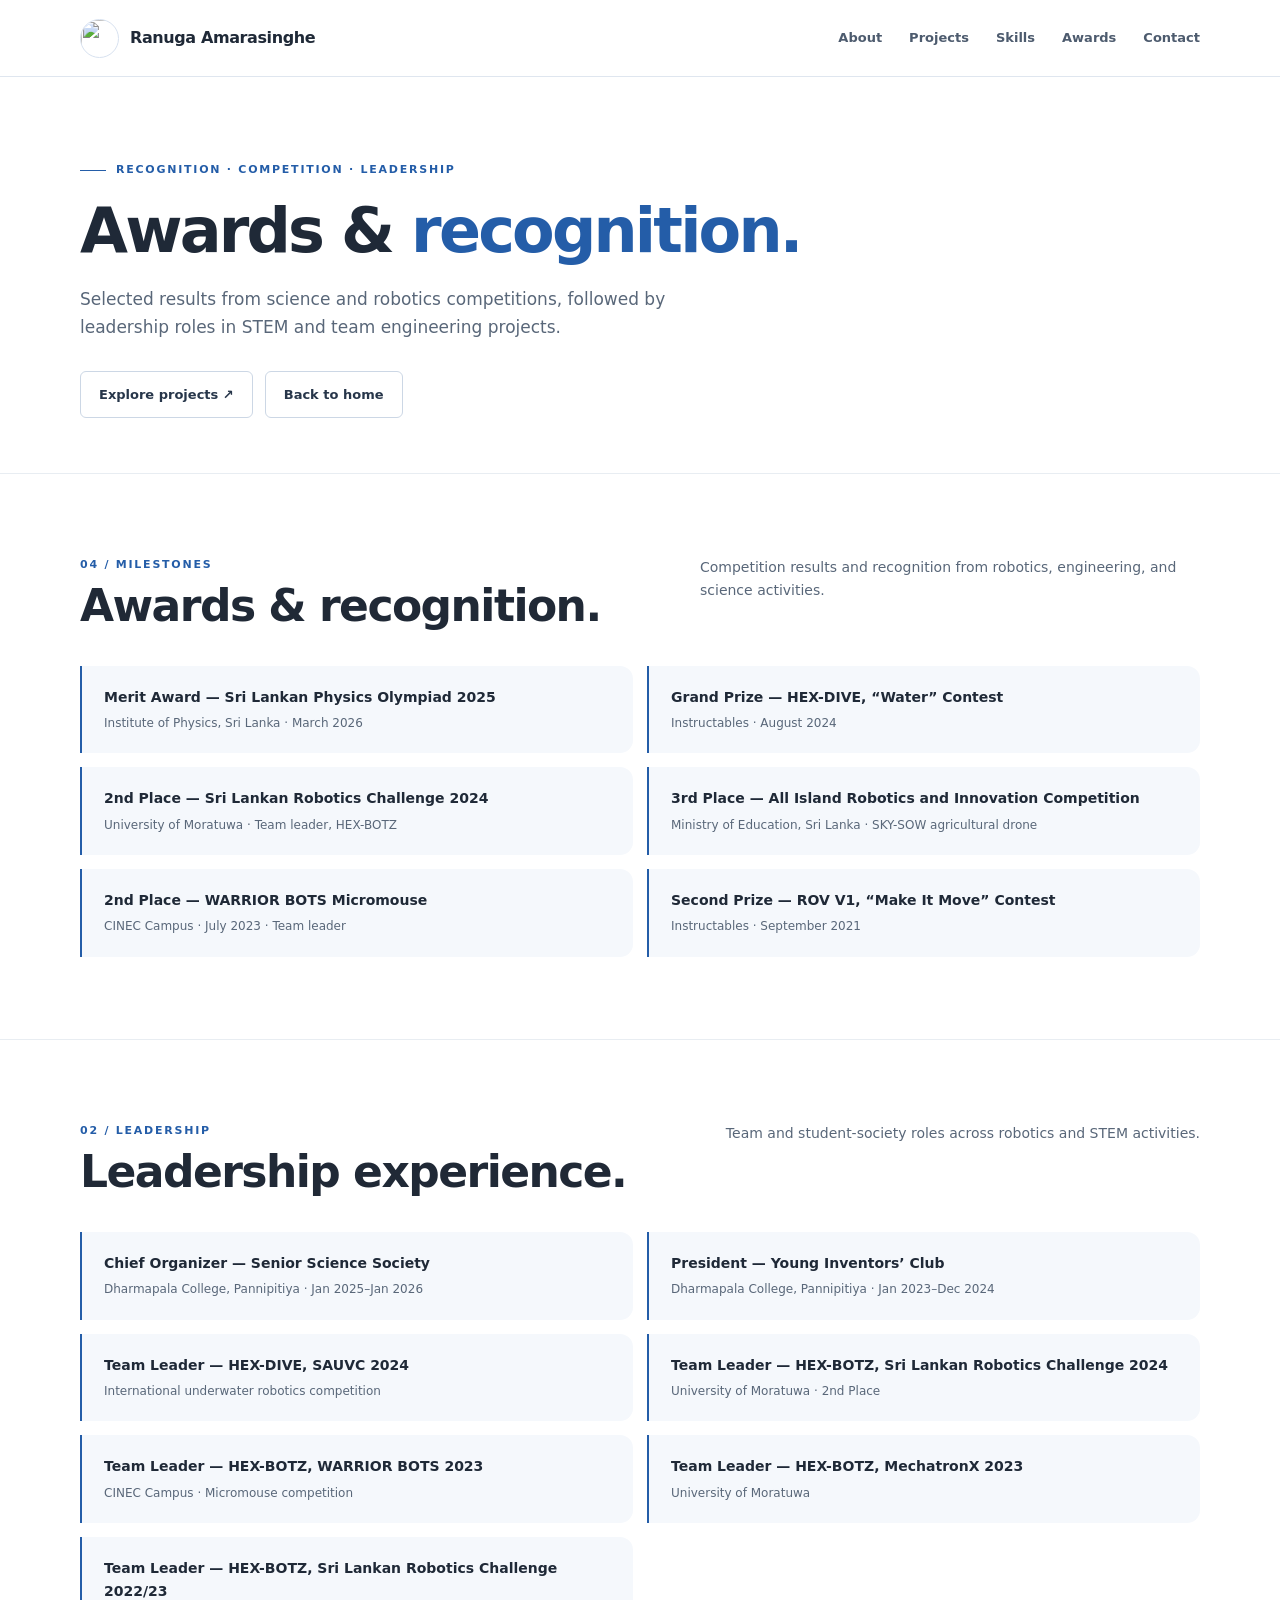
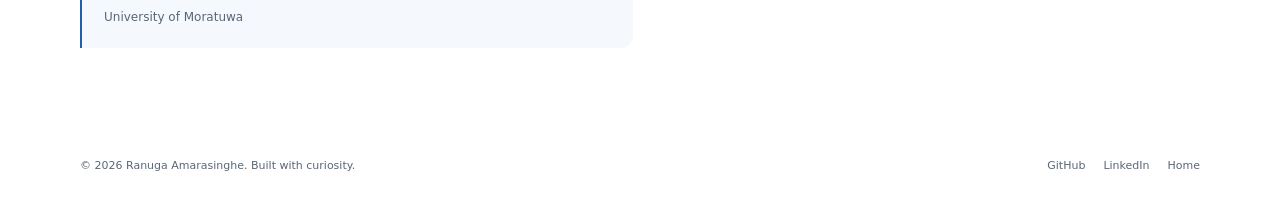
==== commit aa4f1f3f: "Add files via upload" ====
--- a/awards.html
+++ b/awards.html
@@ -185,7 +185,50 @@
     .site-footer, footer { color:#596579; }
     @media(max-width:760px) { .hero { padding:55px 0 48px; } .hero-grid { gap:30px; } }
 
-      </style></head><body>  <a class="skip-link" href="#main">Skip to content</a>
+      /* Unified colour palette: white, slate, and restrained academic blue */
+    :root {
+      --bg: #ffffff; --bg-soft: #f5f8fc; --panel: #ffffff; --panel-solid: #ffffff;
+      --text: #1f2937; --muted: #596779; --line: #dfe6ef;
+      --accent: #245da8; --accent-2: #6b8fc7; --radius: 10px;
+      --shadow: 0 4px 18px rgba(27, 54, 91, 0.07);
+    }
+    body { background: #ffffff; color: var(--text); }
+    .site-header { background: rgba(255,255,255,.97); border-bottom: 1px solid var(--line); }
+    .brand, .profile-card h2 { color: #1f2937; }
+    .brand-mark { color: var(--accent); border-color: #b9cce7; background: #f2f6fc; }
+    .brand-photo { border-color: #d7e1ef; }
+    .nav-links { color: #4d5b6e; }
+    .nav-links a:hover, .nav-links a:focus-visible, .footer-links a:hover, .text-link { color: var(--accent); }
+    .nav-toggle { color: var(--text); border-color: var(--line); }
+    .eyebrow, .section-kicker, .project-index { color: var(--accent); }
+    .gradient-text { color: var(--accent); }
+    .hero-copy, .section-intro, .panel p, .project-card p, .skill-card p, .milestone span, .contact-panel p, .profile-role, .profile-hint, footer, .note { color: var(--muted); }
+    .button { border-radius: 6px; }
+    .button-primary { color: #fff; background: var(--accent); border-color: var(--accent); }
+    .button-secondary { color: #27364a; background: #fff; border-color: #ccd7e5; }
+    .button:hover { border-color: var(--accent); }
+    .panel, .project-card, .feature-link, .profile-card, .skill-card { background: #fff; border-color: var(--line); box-shadow: var(--shadow); }
+    .project-card:hover, .feature-link:hover { border-color: #9eb8dc; }
+    .project-type { color: #4f5f73; background: #f5f8fc; border-color: #dfe6ef; }
+    .tag { color: #315b91; background: #f1f6fd; border-color: #d8e5f5; }
+    .focus-icon { color: var(--accent); background: #f1f6fd; border-color: #d8e5f5; }
+    .focus-item { border-color: var(--line); }
+    .milestone { border-left-color: var(--accent); background: #f5f8fc; }
+    .contact-panel { border-color: #cbd9ed; background: #f5f8fc; }
+    .orbital { border-color: #d5e0ef; background: radial-gradient(circle at center, #eaf1fb, #f8fafd 56%, transparent 72%); }
+    .orbital::before { border-color: #b9cce7; }
+    .orbital::after { border-color: #d0dced; }
+    .orbital-core { border-color: #9fb9df; background: linear-gradient(145deg, #e5eefb, #f5f8fd); box-shadow: 0 0 35px rgba(36,93,168,.08), inset 0 0 20px rgba(36,93,168,.04); }
+    .orbital-core span { color: var(--accent); }
+    .orbit-dot { background: var(--accent); box-shadow: 0 0 12px rgba(36,93,168,.25); }
+    .dot-two { background: var(--accent-2); }
+    .visual-label { background: #fff; color: var(--muted); border-color: var(--line); box-shadow: var(--shadow); }
+    .visual-label strong { color: var(--text); }
+    .profile-photo { border-color: #d9e4f2; box-shadow: none; }
+    :focus-visible { outline-color: var(--accent); }
+    @media (max-width: 620px) { .nav-links { background: #fff; border-bottom-color: var(--line); } }
+
+  </style></head><body>  <a class="skip-link" href="#main">Skip to content</a>
   <header class="site-header"><nav class="nav container" aria-label="Main navigation">
     <a class="brand" href="index.html" aria-label="Ranuga Amarasinghe home"><img class="brand-photo" src="assets/profile-placeholder.svg" alt="" /><span>Ranuga Amarasinghe</span></a>
     <button class="nav-toggle" id="navToggle" aria-expanded="false" aria-controls="navLinks" aria-label="Toggle navigation">Menu</button>
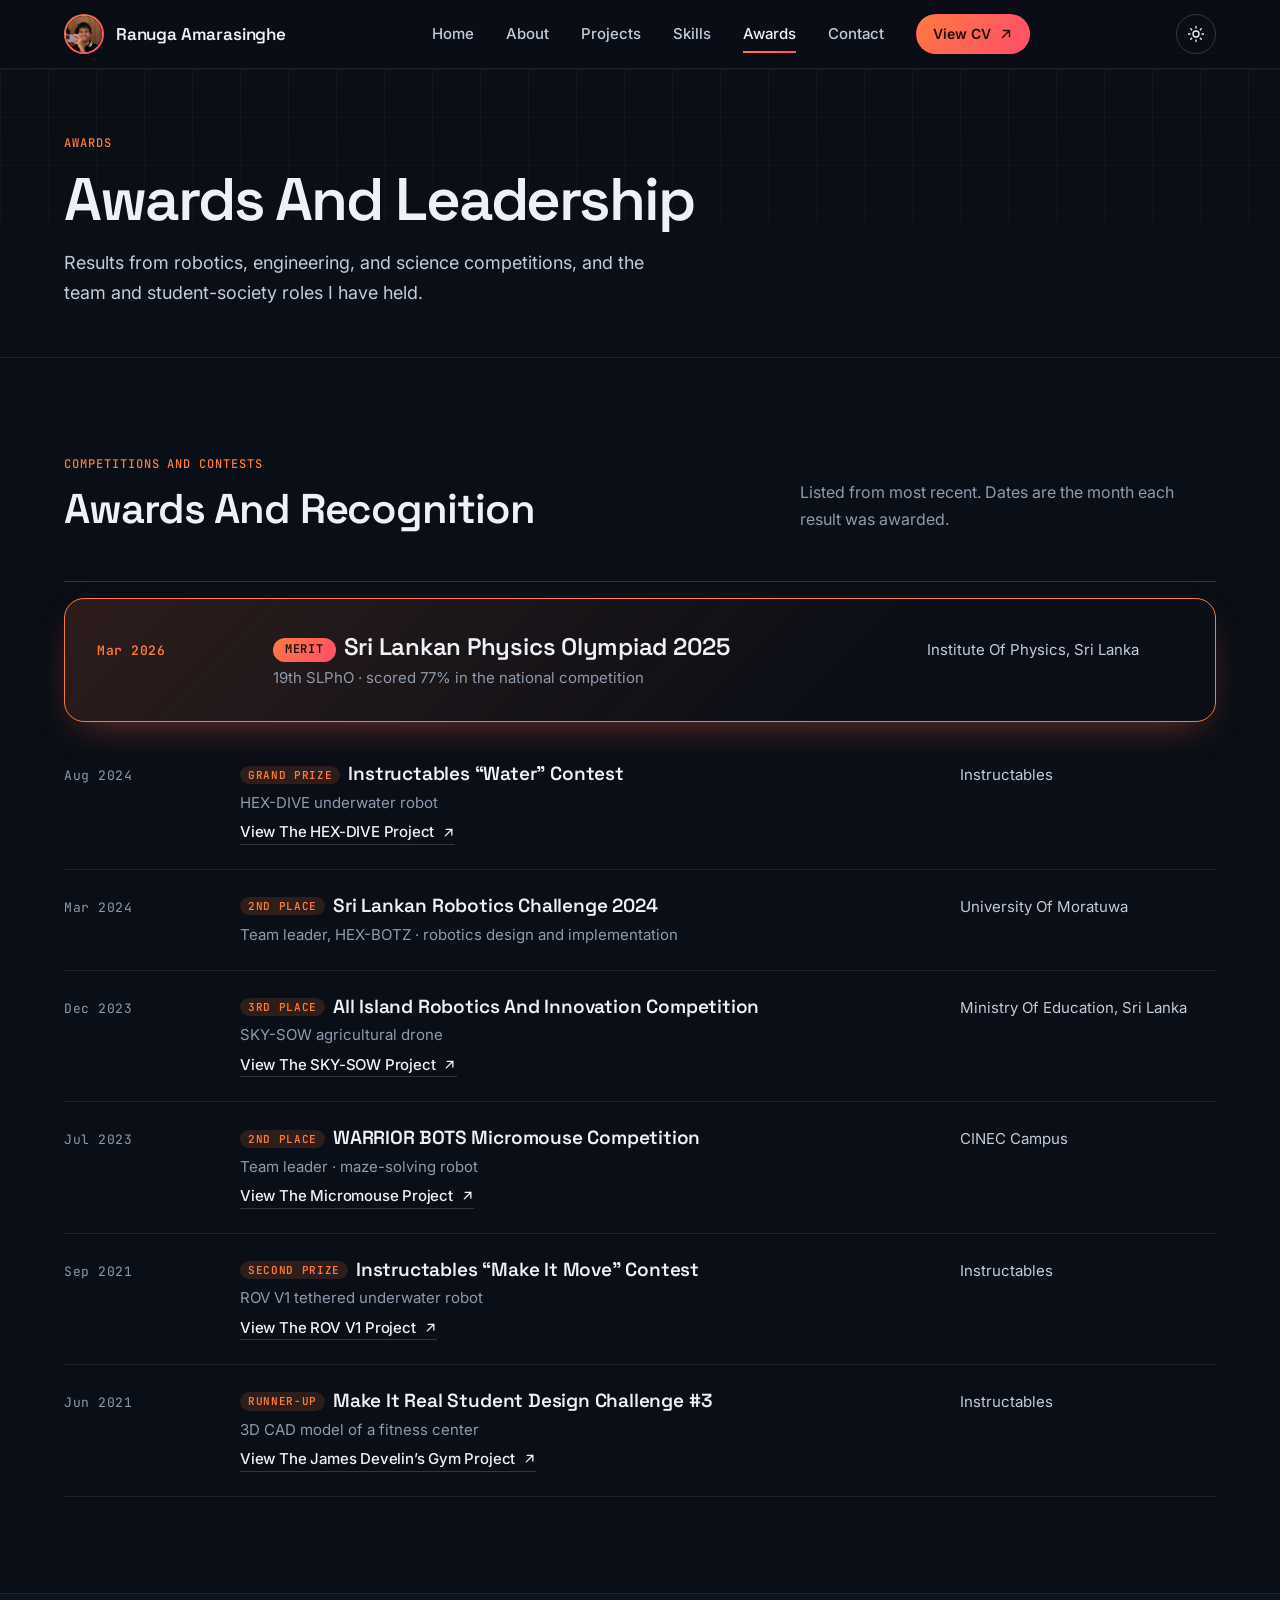
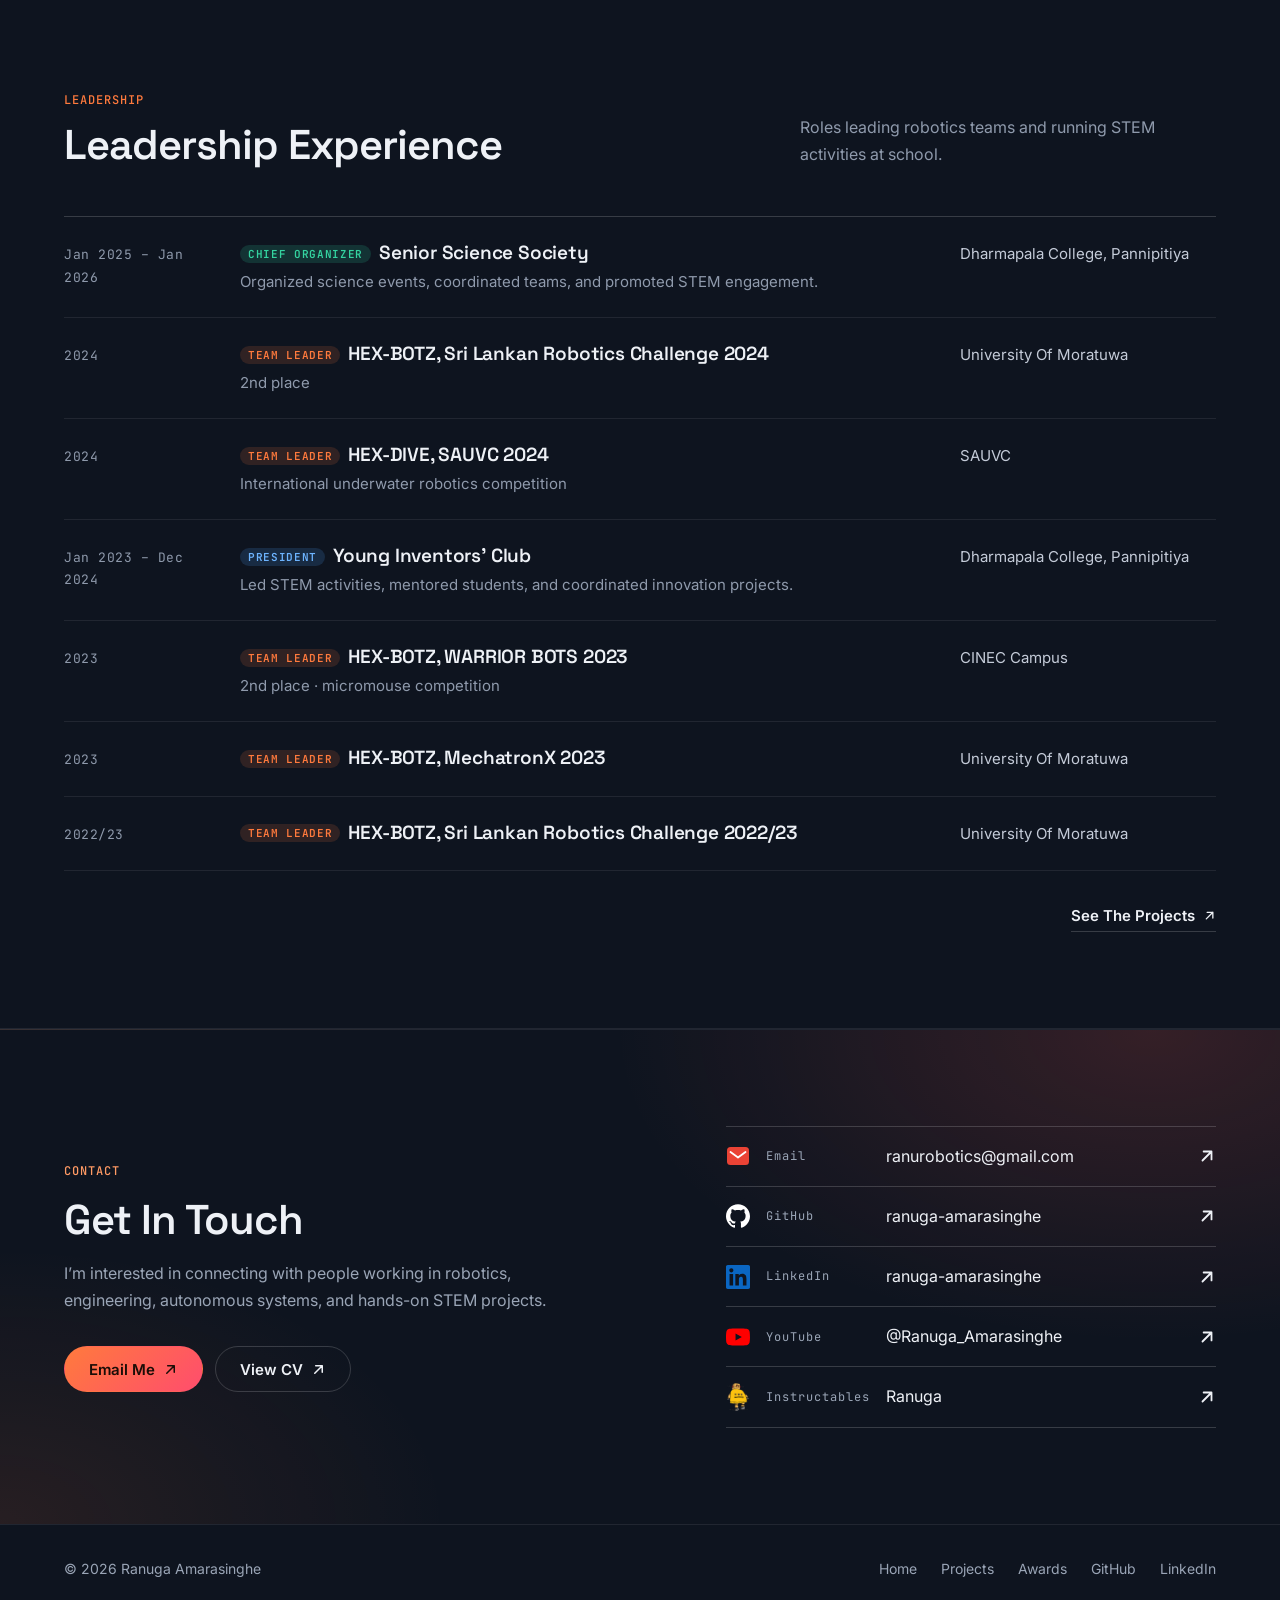
==== commit 6bdaa476: "Add files via upload" ====
--- a/awards.html
+++ b/awards.html
@@ -1,264 +1,118 @@
-<!DOCTYPE html><html lang="en"><head><meta charset="UTF-8"><meta name="viewport" content="width=device-width, initial-scale=1.0"><meta name="theme-color" content="#07111f"><meta name="description" content="Competition awards, recognitions, and leadership experience of Ranuga Amarasinghe."><title>Awards & Leadership | Ranuga Amarasinghe</title><style>
-    :root {
-      --bg: #07111f;
-      --bg-soft: #0b1728;
-      --panel: rgba(15, 30, 49, .78);
-      --panel-solid: #0e1c2f;
-      --text: #eef5ff;
-      --muted: #a6b7cc;
-      --line: rgba(173, 203, 232, .15);
-      --accent: #54e1c1;
-      --accent-2: #83b7ff;
-      --max: 1120px;
-      --radius: 22px;
-      --shadow: 0 22px 70px rgba(0,0,0,.24);
-    }
-    * { box-sizing: border-box; }
-    html { scroll-behavior: smooth; scroll-padding-top: 88px; }
-    body {
-      margin: 0; color: var(--text); background:
-        radial-gradient(ellipse at 82% 5%, rgba(45, 129, 151, .17), transparent 36rem),
-        radial-gradient(ellipse at 4% 28%, rgba(53, 93, 161, .13), transparent 32rem), var(--bg);
-      font-family: Inter, ui-sans-serif, system-ui, -apple-system, BlinkMacSystemFont, "Segoe UI", sans-serif;
-      line-height: 1.65; -webkit-font-smoothing: antialiased;
-    }
-    a { color: inherit; text-decoration: none; }
-    button { font: inherit; }
-    .container { width: min(var(--max), calc(100% - 40px)); margin-inline: auto; }
-    .skip-link { position: absolute; left: -999px; top: 10px; z-index: 100; background: var(--accent); color: #04121a; padding: 10px 14px; border-radius: 8px; }
-    .skip-link:focus { left: 10px; }
-    .site-header { position: sticky; top: 0; z-index: 50; background: rgba(7, 17, 31, .82); backdrop-filter: blur(18px); border-bottom: 1px solid var(--line); }
-    .nav { min-height: 76px; display: flex; align-items: center; justify-content: space-between; gap: 24px; }
-    .brand { display: inline-flex; align-items: center; gap: 11px; font-weight: 760; letter-spacing: -.025em; white-space: nowrap; }
-    .brand-mark { display: grid; place-items: center; width: 39px; height: 39px; border: 1px solid rgba(84,225,193,.55); border-radius: 12px; color: var(--accent); font-size: 13px; letter-spacing: -.06em; background: rgba(84,225,193,.07); }
-    .brand-photo { width: 39px; height: 39px; object-fit: cover; border-radius: 50%; border: 1px solid rgba(84,225,193,.55); }
-    .nav-links { display: flex; align-items: center; gap: 27px; color: var(--muted); font-size: 13px; font-weight: 650; }
-    .nav-links a { transition: color .2s ease; }
-    .nav-links a:hover, .nav-links a:focus-visible { color: var(--accent); }
-    .nav-toggle { display: none; color: var(--text); background: transparent; border: 1px solid var(--line); border-radius: 10px; padding: 8px 11px; cursor: pointer; }
-    .hero { padding: 100px 0 82px; min-height: 590px; display: flex; align-items: center; }
-    .hero-grid { display: grid; grid-template-columns: minmax(0, 1.2fr) minmax(280px, .8fr); gap: 70px; align-items: center; }
-    .eyebrow { display: inline-flex; align-items: center; gap: 10px; color: var(--accent); text-transform: uppercase; letter-spacing: .16em; font-size: 11px; font-weight: 800; }
-    .eyebrow::before { content: ""; width: 26px; height: 1px; background: currentColor; }
-    h1 { margin: 19px 0 22px; max-width: 760px; font-size: clamp(42px, 6.2vw, 76px); line-height: 1.04; letter-spacing: -.065em; font-weight: 790; }
-    .gradient-text { color: var(--accent); }
-    .hero-copy { max-width: 630px; color: var(--muted); font-size: clamp(16px, 1.7vw, 19px); }
-    .hero-actions { display: flex; flex-wrap: wrap; gap: 12px; margin-top: 30px; }
-    .button { display: inline-flex; align-items: center; justify-content: center; gap: 9px; min-height: 47px; padding: 0 18px; border-radius: 12px; border: 1px solid var(--line); font-size: 13px; font-weight: 750; transition: transform .2s ease, border-color .2s ease, background .2s ease; }
-    .button:hover { transform: translateY(-2px); border-color: rgba(84,225,193,.6); }
-    .button-primary { color: #04151a; background: var(--accent); border-color: var(--accent); }
-    .button-secondary { background: rgba(255,255,255,.025); color: var(--text); }
-    .hero-visual { position: relative; min-height: 350px; display: grid; place-items: center; }
-    .orbital { position: relative; width: min(100%, 355px); aspect-ratio: 1; border-radius: 50%; border: 1px solid rgba(131,183,255,.24); background: radial-gradient(circle at center, rgba(84,225,193,.12), rgba(12,28,46,.3) 52%, transparent 70%); }
-    .orbital::before, .orbital::after { content: ""; position: absolute; inset: 12%; border: 1px dashed rgba(84,225,193,.28); border-radius: 50%; transform: rotate(-32deg) scaleX(.68); }
-    .orbital::after { inset: 2%; transform: rotate(54deg) scaleX(.72); border-color: rgba(131,183,255,.25); }
-    .orbital-core { position: absolute; inset: 27%; display: grid; place-items: center; border: 1px solid rgba(84,225,193,.45); border-radius: 28%; transform: rotate(45deg); background: linear-gradient(145deg, rgba(84,225,193,.13), rgba(131,183,255,.08)); box-shadow: 0 0 70px rgba(84,225,193,.1), inset 0 0 35px rgba(84,225,193,.06); }
-    .orbital-core span { transform: rotate(-45deg); color: var(--accent); font-size: clamp(42px, 5vw, 64px); font-weight: 850; letter-spacing: -.09em; }
-    .orbit-dot { position: absolute; width: 10px; height: 10px; border-radius: 50%; background: var(--accent); box-shadow: 0 0 18px rgba(84,225,193,.8); }
-    .dot-one { top: 17%; right: 20%; } .dot-two { bottom: 19%; left: 13%; width: 7px; height: 7px; background: var(--accent-2); }
-    .visual-label { position: absolute; bottom: 0; right: 0; padding: 12px 15px; border: 1px solid var(--line); border-radius: 14px; background: rgba(10,24,40,.88); color: var(--muted); font-size: 11px; letter-spacing: .09em; text-transform: uppercase; }
-    .visual-label strong { color: var(--text); display: block; font-size: 13px; letter-spacing: 0; text-transform: none; }
-    .section { padding: 82px 0; border-top: 1px solid var(--line); }
-    .section-heading { display: flex; justify-content: space-between; align-items: end; gap: 28px; margin-bottom: 35px; }
-    .section-kicker { color: var(--accent); text-transform: uppercase; font-size: 11px; font-weight: 800; letter-spacing: .16em; }
-    h2 { margin: 7px 0 0; font-size: clamp(30px, 4vw, 44px); line-height: 1.12; letter-spacing: -.045em; }
-    .section-intro { max-width: 500px; margin: 0; color: var(--muted); font-size: 14px; }
-    .about-grid { display: grid; grid-template-columns: 1.05fr .95fr; gap: 28px; }
-    .panel { padding: 28px; border: 1px solid var(--line); border-radius: var(--radius); background: linear-gradient(145deg, rgba(18,35,56,.83), rgba(10,23,39,.72)); box-shadow: var(--shadow); }
-    .panel p { margin: 0 0 14px; color: var(--muted); font-size: 14px; }
-    .panel p:last-child { margin-bottom: 0; }
-    .focus-list { display: grid; gap: 12px; }
-    .focus-item { display: flex; gap: 14px; align-items: flex-start; padding: 14px 0; border-bottom: 1px solid var(--line); }
-    .focus-item:last-child { border-bottom: 0; padding-bottom: 0; }
-    .focus-icon { display: grid; place-items: center; flex: 0 0 39px; height: 39px; border-radius: 12px; background: rgba(84,225,193,.09); border: 1px solid rgba(84,225,193,.2); color: var(--accent); font-size: 17px; }
-    .focus-item strong { display: block; font-size: 14px; }
-    .focus-item span { color: var(--muted); font-size: 12px; }
-    .project-grid { display: grid; grid-template-columns: repeat(2, minmax(0, 1fr)); gap: 18px; }
-    .project-card { min-height: 255px; display: flex; flex-direction: column; padding: 25px; border: 1px solid var(--line); border-radius: 19px; background: linear-gradient(145deg, rgba(17,34,54,.9), rgba(10,22,37,.8)); transition: transform .22s ease, border-color .22s ease; }
-    .project-card:hover { transform: translateY(-4px); border-color: rgba(84,225,193,.42); }
-    .project-top { display: flex; justify-content: space-between; gap: 12px; align-items: center; margin-bottom: 22px; }
-    .project-index { color: var(--accent); font: 700 11px ui-monospace, SFMono-Regular, Consolas, monospace; letter-spacing: .08em; }
-    .project-type { padding: 5px 9px; border-radius: 999px; color: var(--muted); background: rgba(255,255,255,.04); border: 1px solid var(--line); font-size: 10px; }
-    .project-card h3 { margin: 0 0 9px; font-size: 19px; letter-spacing: -.025em; }
-    .project-card p { margin: 0; color: var(--muted); font-size: 13px; }
-    .tags { display: flex; flex-wrap: wrap; gap: 7px; margin-top: auto; padding-top: 20px; }
-    .tag { padding: 5px 8px; border-radius: 7px; border: 1px solid rgba(131,183,255,.16); color: #b9d5f7; background: rgba(131,183,255,.05); font-size: 10px; }
-    .note { margin-top: 20px; color: var(--muted); font-size: 12px; }
-    .skills-grid { display: grid; grid-template-columns: repeat(3, minmax(0, 1fr)); gap: 15px; }
-    .skill-card { padding: 22px; border: 1px solid var(--line); border-radius: 17px; background: rgba(13,28,46,.65); }
-    .skill-card h3 { margin: 0 0 13px; font-size: 14px; }
-    .skill-card p { margin: 0; color: var(--muted); font-size: 12px; }
-    .milestone-grid { display: grid; grid-template-columns: repeat(2, minmax(0, 1fr)); gap: 14px; }
-    .milestone { padding: 20px 22px; border-left: 2px solid var(--accent); border-radius: 0 13px 13px 0; background: rgba(14,29,47,.75); }
-    .milestone strong { display: block; font-size: 14px; }
-    .milestone span { display: block; margin-top: 5px; color: var(--muted); font-size: 12px; }
-    .contact-panel { display: flex; justify-content: space-between; align-items: center; gap: 35px; padding: clamp(26px, 5vw, 48px); border: 1px solid rgba(84,225,193,.28); border-radius: 24px; background: radial-gradient(ellipse at 100% 0%, rgba(84,225,193,.12), transparent 55%), rgba(13,29,47,.8); }
-    .contact-panel h2 { max-width: 560px; }
-    .contact-panel p { color: var(--muted); max-width: 530px; font-size: 14px; }
-    .contact-actions { display: flex; flex-direction: column; gap: 10px; min-width: 165px; }
-    footer { padding: 27px 0; color: var(--muted); font-size: 11px; }
-    .footer-inner { display: flex; justify-content: space-between; align-items: center; gap: 16px; }
-    .footer-links { display: flex; gap: 18px; }
-    .footer-links a:hover { color: var(--accent); }
-    :focus-visible { outline: 2px solid var(--accent); outline-offset: 4px; }
-    @media (max-width: 820px) {
-      .hero { padding: 70px 0 60px; }
-      .hero-grid { grid-template-columns: 1fr; gap: 30px; }
-      .hero-visual { min-height: 290px; }
-      .orbital { width: 280px; }
-      .visual-label { right: calc(50% - 170px); }
-      .about-grid { grid-template-columns: 1fr; }
-      .skills-grid { grid-template-columns: repeat(2, minmax(0, 1fr)); }
-      .section-heading { align-items: start; flex-direction: column; }
-      .contact-panel { align-items: flex-start; flex-direction: column; }
-      .contact-actions { flex-direction: row; flex-wrap: wrap; }
-    }
-    @media (max-width: 620px) {
-      .container { width: min(var(--max), calc(100% - 30px)); }
-      .nav { min-height: 68px; }
-      .nav-toggle { display: inline-flex; }
-      .nav-links { display: none; position: absolute; top: 68px; left: 0; right: 0; padding: 18px 22px 22px; background: #091525; border-bottom: 1px solid var(--line); flex-direction: column; align-items: stretch; gap: 0; }
-      .nav-links.open { display: flex; }
-      .nav-links a { padding: 12px 0; border-bottom: 1px solid var(--line); }
-      .nav-links a:last-child { border-bottom: 0; }
-      .hero { min-height: auto; padding: 62px 0 55px; }
-      h1 { font-size: clamp(40px, 12vw, 59px); }
-      .hero-visual { min-height: 260px; }
-      .orbital { width: 245px; }
-      .visual-label { right: calc(50% - 145px); }
-      .section { padding: 61px 0; }
-      .project-grid, .milestone-grid, .skills-grid { grid-template-columns: 1fr; }
-      .project-card { min-height: 230px; }
-      .panel { padding: 22px; }
-      .footer-inner { align-items: flex-start; flex-direction: column; }
-    }
-    @media (prefers-reduced-motion: reduce) { html { scroll-behavior: auto; } *, *::before, *::after { transition-duration: .01ms !important; animation-duration: .01ms !important; } }
-  
-    .page-hero { padding: 76px 0 55px; }
-    .feature-links { display:grid; grid-template-columns:repeat(2,minmax(0,1fr)); gap:18px; }
-    .feature-link { display:block; padding:28px; border:1px solid var(--line); border-radius:19px; background:linear-gradient(145deg,rgba(17,34,54,.9),rgba(10,22,37,.8)); transition:transform .2s,border-color .2s; }
-    .feature-link:hover { transform:translateY(-4px); border-color:rgba(84,225,193,.5); }
-    .feature-link .section-kicker { display:block; margin-bottom:12px; }
-    .feature-link h3 { margin:0 0 9px; font-size:22px; } .feature-link p { margin:0 0 18px; color:var(--muted); font-size:13px; }
-    .text-link { color:var(--accent); font-size:13px; font-weight:750; }
-    .award-list { display:grid; gap:14px; }
-    .award-item { padding:21px 23px; border-left:2px solid var(--accent); border-radius:0 13px 13px 0; background:rgba(14,29,47,.75); }
-    .award-item h3 { margin:0 0 5px; font-size:16px; } .award-item p { margin:0; color:var(--muted); font-size:12px; }
-    @media(max-width:620px) { .feature-links {grid-template-columns:1fr;} }
+<!DOCTYPE html>
+<html lang="en" data-theme="dark">
+<head>
+  <meta charset="utf-8">
+  <meta name="viewport" content="width=device-width, initial-scale=1, viewport-fit=cover">
+  <title>Awards and leadership | Ranuga Amarasinghe</title>
+  <meta name="description" content="Competition awards, recognitions, and leadership roles of Ranuga Amarasinghe in robotics, engineering, and science.">
+  <meta name="theme-color" content="#0a0e16" id="themeColor">
+  <link rel="canonical" href="https://ranuga-amarasinghe.github.io/awards.html">
+  <meta property="og:type" content="website">
+  <meta property="og:title" content="Awards and leadership | Ranuga Amarasinghe">
+  <meta property="og:description" content="Competition awards, recognitions, and leadership roles of Ranuga Amarasinghe in robotics, engineering, and science.">
+  <meta property="og:url" content="https://ranuga-amarasinghe.github.io/awards.html">
+  <meta property="og:image" content="https://ranuga-amarasinghe.github.io/assets/profile.jpg">
+  <meta name="twitter:card" content="summary">
+  <link rel="icon" href="favicon.svg" type="image/svg+xml">
+  <link rel="preconnect" href="https://fonts.googleapis.com">
+  <link rel="preconnect" href="https://fonts.gstatic.com" crossorigin>
+  <link rel="stylesheet" href="https://fonts.googleapis.com/css2?family=Inter:wght@400;500;600&amp;family=JetBrains+Mono:wght@500;600&amp;family=Space+Grotesk:wght@500;600&amp;display=swap">
+  <link rel="stylesheet" href="css/styles.css">
+  <script>document.documentElement.classList.add('js');try{var t=localStorage.getItem('theme');if(t==='light'||t==='dark')document.documentElement.setAttribute('data-theme',t);}catch(e){}</script>
+</head>
+<body data-page="awards">
+  <a class="skip-link" href="#main">Skip to content</a>
+<svg xmlns="http://www.w3.org/2000/svg" style="position:absolute;width:0;height:0;overflow:hidden" aria-hidden="true" focusable="false"><defs><symbol id="i-auv" viewBox="0 0 48 48"><rect x="5" y="17" width="32" height="13" rx="6.5"/><path d="M17 17l3-5h7l3 5M37 23.5h4M42 18v11"/><circle cx="14" cy="23.5" r="2"/><path d="M6 38c3-2 5 2 8 0s5 2 8 0 5 2 8 0 5 2 8 0"/></symbol><symbol id="i-quad" viewBox="0 0 48 48"><rect x="19" y="19" width="10" height="10" rx="2"/><path d="M19.5 19.5L13 13M28.5 19.5L35 13M19.5 28.5L13 35M28.5 28.5L35 35"/><circle cx="10" cy="10" r="4.5"/><circle cx="38" cy="10" r="4.5"/><circle cx="10" cy="38" r="4.5"/><circle cx="38" cy="38" r="4.5"/></symbol><symbol id="i-hex" viewBox="0 0 48 48"><circle cx="24" cy="24" r="4"/><path d="M28.0 24.0L36.5 24.0"/><circle cx="40.0" cy="24.0" r="3.5"/><path d="M26.0 27.5L30.2 34.8"/><circle cx="32.0" cy="37.9" r="3.5"/><path d="M22.0 27.5L17.8 34.8"/><circle cx="16.0" cy="37.9" r="3.5"/><path d="M20.0 24.0L11.5 24.0"/><circle cx="8.0" cy="24.0" r="3.5"/><path d="M22.0 20.5L17.7 13.2"/><circle cx="16.0" cy="10.1" r="3.5"/><path d="M26.0 20.5L30.2 13.2"/><circle cx="32.0" cy="10.1" r="3.5"/></symbol><symbol id="i-maze" viewBox="0 0 48 48"><rect x="7" y="7" width="34" height="34"/><path d="M7 17h18M33 17h8M17 25h16M17 25v8M25 33h16M25 33v-4"/><circle cx="12" cy="29" r="2.5"/></symbol><symbol id="i-rov" viewBox="0 0 48 48"><rect x="13" y="18" width="22" height="14" rx="3"/><circle cx="8" cy="25" r="3.5"/><circle cx="40" cy="25" r="3.5"/><circle cx="24" cy="12" r="3.5"/><path d="M11.5 25H13M35 25h1.5M24 15.5V18M24 32v12M24 8.5V4"/></symbol><symbol id="i-app" viewBox="0 0 48 48"><rect x="14" y="5" width="20" height="38" rx="3.5"/><path d="M20 38h8M17.5 19a9.5 9.5 0 0 1 13 0M20.5 23a5.5 5.5 0 0 1 7 0"/><circle cx="24" cy="27.5" r=".9" fill="currentColor"/></symbol><symbol id="i-plant" viewBox="0 0 48 48"><path d="M24 42V24M14 42h20M24 29c-9 0-12-6-12-13 8 0 12 5 12 13zM24 24c0-7 4-11 12-11 0 7-4 11-12 11z"/></symbol><symbol id="i-plane" viewBox="0 0 48 48"><path d="M24 5c2 0 3 2 3 5v10l16 9v4l-16-4v8l5 4v3l-8-2-8 2v-3l5-4v-8L5 33v-4l16-9V10c0-3 1-5 3-5z"/></symbol><symbol id="i-robot" viewBox="0 0 48 48"><rect x="12" y="16" width="24" height="18" rx="3"/><circle cx="19" cy="25" r="2.5"/><circle cx="29" cy="25" r="2.5"/><path d="M24 16V10M12 25H8M36 25h4M18 34v5M30 34v5"/><circle cx="24" cy="8" r="2"/></symbol><symbol id="i-gear" viewBox="0 0 48 48"><circle cx="24" cy="24" r="7"/><circle cx="24" cy="24" r="14"/><path d="M24 4v6M24 38v6M4 24h6M38 24h6M9.9 9.9l4.2 4.2M33.9 33.9l4.2 4.2M9.9 38.1l4.2-4.2M33.9 14.1l4.2-4.2"/></symbol><symbol id="i-chip" viewBox="0 0 48 48"><rect x="14" y="14" width="20" height="20" rx="2"/><rect x="20" y="20" width="8" height="8"/><path d="M19 14V7M24 14V7M29 14V7M19 34v7M24 34v7M29 34v7M14 19H7M14 24H7M14 29H7M34 19h7M34 24h7M34 29h7"/></symbol><symbol id="i-code" viewBox="0 0 48 48"><path d="M17 15L7 24l10 9M31 15l10 9-10 9M27 10l-6 28"/></symbol></defs></svg>  <header class="site-header">
+    <nav class="nav container" aria-label="Main">
+      <a class="brand" href="index.html" aria-label="Ranuga Amarasinghe, home"><img class="brand__photo" src="assets/profile.jpg" width="40" height="40" alt=""><span>Ranuga Amarasinghe</span></a>
+      <div class="nav__actions">
+        <button class="theme-toggle" id="themeToggle" type="button" aria-label="Switch to light theme" title="Switch theme">
+          <svg class="i-sun" viewBox="0 0 24 24" aria-hidden="true"><circle cx="12" cy="12" r="4"/><path d="M12 2v2M12 20v2M4.9 4.9l1.4 1.4M17.7 17.7l1.4 1.4M2 12h2M20 12h2M4.9 19.1l1.4-1.4M17.7 6.3l1.4-1.4"/></svg>
+          <svg class="i-moon" viewBox="0 0 24 24" aria-hidden="true"><path d="M21 12.8A9 9 0 1 1 11.2 3a7 7 0 0 0 9.8 9.8z"/></svg>
+        </button>
+        <button class="nav__toggle" id="navToggle" type="button" aria-expanded="false" aria-controls="navMenu"><span class="nav__toggle-icon" aria-hidden="true"></span><span class="nav__toggle-text">Menu</span></button>
+      </div>
+      <div class="nav__menu" id="navMenu">
+        <div class="nav__links">
+          <a class="nav__link" href="index.html">Home</a>
+          <a class="nav__link" href="index.html#about">About</a>
+          <a class="nav__link" href="projects.html">Projects</a>
+          <a class="nav__link" href="index.html#skills">Skills</a>
+          <a class="nav__link" href="awards.html" aria-current="page">Awards</a>
+          <a class="nav__link" href="index.html#contact">Contact</a>
+        </div>
+        <a class="button button--primary" href="assets/cv.pdf" target="_blank" rel="noopener noreferrer">View CV <svg viewBox="0 0 16 16" aria-hidden="true"><path d="M4 12L12 4M5 4h7v7" fill="none" stroke="currentColor" stroke-width="1.6" stroke-linecap="round" stroke-linejoin="round"/></svg></a>
+      </div>
+    </nav>
+  </header>
 
-    /* Clean academic portfolio styling */
-    :root { --bg:#ffffff; --bg-soft:#f7f9fc; --panel:#ffffff; --panel-solid:#ffffff; --text:#202936; --muted:#596579; --line:#e2e7ee; --accent:#1769aa; --accent-2:#3978b8; --radius:8px; --shadow:0 5px 22px rgba(24,42,66,.06); }
-    body { background:#fff; color:var(--text); }
-    .site-header { background:rgba(255,255,255,.96); border-bottom:1px solid #e7ebf0; backdrop-filter:blur(10px); }
-    .brand { color:#172333; }
-    .brand-photo { border:1px solid #d5dce5; }
-    .nav-links { color:#465266; }
-    .nav-links a:hover,.nav-links a:focus-visible { color:var(--accent); }
-    .nav-toggle { color:var(--text); border-color:var(--line); }
-    .hero { min-height:0; padding:78px 0 70px; }
-    .hero-grid { gap:54px; }
-    .eyebrow,.section-kicker { color:var(--accent); }
-    h1 { font-size:clamp(38px,5.2vw,62px); letter-spacing:-.045em; font-weight:760; }
-    .gradient-text { color:#1769aa; }
-    .hero-copy { color:#4f5d70; font-size:17px; }
-    .button { border-radius:5px; font-weight:650; }
-    .button-primary { background:#1769aa; color:#fff; border-color:#1769aa; }
-    .button-secondary { color:#253348; background:#fff; border-color:#d5dce5; }
-    .button:hover { border-color:#1769aa; }
-    .profile-card { background:#fff; border:1px solid #e0e6ee; border-radius:8px; box-shadow:0 8px 30px rgba(24,42,66,.08); }
-    .profile-photo { border:3px solid #e5edf5; box-shadow:none; }
-    .profile-card h2 { color:#202936; }
-    .profile-role,.profile-hint { color:#596579; }
-    .section { border-top:1px solid #e8edf2; }
-    .section-heading { align-items:flex-start; }
-    h2 { color:#202936; letter-spacing:-.035em; }
-    .section-intro,.panel p { color:#596579; }
-    .panel,.feature-link { background:#fff; border:1px solid #e1e7ef; border-radius:8px; box-shadow:none; }
-    .focus-item { border-color:#e8edf2; }
-    .feature-link:hover { border-color:#8eb4d8; }
-    .feature-link h3 { color:#202936; }
-    .feature-link p { color:#596579; }
-    .text-link { color:#1769aa; }
-    .award-item { background:#f8fafc; border-left-color:#1769aa; border-radius:0 6px 6px 0; }
-    .award-item h3 { color:#202936; }
-    .award-item p { color:#596579; }
-    .site-footer, footer { color:#596579; }
-    @media(max-width:760px) { .hero { padding:55px 0 48px; } .hero-grid { gap:30px; } }
+  <main id="main">
+    <header class="page-head">
+      <div class="container">
+        <span class="label">Awards</span>
+        <h1>Awards and leadership</h1>
+        <p>Results from robotics, engineering, and science competitions, and the team and student-society roles I have held.</p>
+      </div>
+    </header>
 
-      /* Unified colour palette: white, slate, and restrained academic blue */
-    :root {
-      --bg: #ffffff; --bg-soft: #f5f8fc; --panel: #ffffff; --panel-solid: #ffffff;
-      --text: #1f2937; --muted: #596779; --line: #dfe6ef;
-      --accent: #245da8; --accent-2: #6b8fc7; --radius: 10px;
-      --shadow: 0 4px 18px rgba(27, 54, 91, 0.07);
-    }
-    body { background: #ffffff; color: var(--text); }
-    .site-header { background: rgba(255,255,255,.97); border-bottom: 1px solid var(--line); }
-    .brand, .profile-card h2 { color: #1f2937; }
-    .brand-mark { color: var(--accent); border-color: #b9cce7; background: #f2f6fc; }
-    .brand-photo { border-color: #d7e1ef; }
-    .nav-links { color: #4d5b6e; }
-    .nav-links a:hover, .nav-links a:focus-visible, .footer-links a:hover, .text-link { color: var(--accent); }
-    .nav-toggle { color: var(--text); border-color: var(--line); }
-    .eyebrow, .section-kicker, .project-index { color: var(--accent); }
-    .gradient-text { color: var(--accent); }
-    .hero-copy, .section-intro, .panel p, .project-card p, .skill-card p, .milestone span, .contact-panel p, .profile-role, .profile-hint, footer, .note { color: var(--muted); }
-    .button { border-radius: 6px; }
-    .button-primary { color: #fff; background: var(--accent); border-color: var(--accent); }
-    .button-secondary { color: #27364a; background: #fff; border-color: #ccd7e5; }
-    .button:hover { border-color: var(--accent); }
-    .panel, .project-card, .feature-link, .profile-card, .skill-card { background: #fff; border-color: var(--line); box-shadow: var(--shadow); }
-    .project-card:hover, .feature-link:hover { border-color: #9eb8dc; }
-    .project-type { color: #4f5f73; background: #f5f8fc; border-color: #dfe6ef; }
-    .tag { color: #315b91; background: #f1f6fd; border-color: #d8e5f5; }
-    .focus-icon { color: var(--accent); background: #f1f6fd; border-color: #d8e5f5; }
-    .focus-item { border-color: var(--line); }
-    .milestone { border-left-color: var(--accent); background: #f5f8fc; }
-    .contact-panel { border-color: #cbd9ed; background: #f5f8fc; }
-    .orbital { border-color: #d5e0ef; background: radial-gradient(circle at center, #eaf1fb, #f8fafd 56%, transparent 72%); }
-    .orbital::before { border-color: #b9cce7; }
-    .orbital::after { border-color: #d0dced; }
-    .orbital-core { border-color: #9fb9df; background: linear-gradient(145deg, #e5eefb, #f5f8fd); box-shadow: 0 0 35px rgba(36,93,168,.08), inset 0 0 20px rgba(36,93,168,.04); }
-    .orbital-core span { color: var(--accent); }
-    .orbit-dot { background: var(--accent); box-shadow: 0 0 12px rgba(36,93,168,.25); }
-    .dot-two { background: var(--accent-2); }
-    .visual-label { background: #fff; color: var(--muted); border-color: var(--line); box-shadow: var(--shadow); }
-    .visual-label strong { color: var(--text); }
-    .profile-photo { border-color: #d9e4f2; box-shadow: none; }
-    :focus-visible { outline-color: var(--accent); }
-    @media (max-width: 620px) { .nav-links { background: #fff; border-bottom-color: var(--line); } }
+    <section class="section" aria-labelledby="awards-title">
+      <div class="container">
+        <div class="section-head reveal">
+          <div><span class="label">Competitions and contests</span><h2 id="awards-title">Awards and recognition</h2></div>
+          <p>Listed from most recent. Dates are the month each result was awarded.</p>
+        </div>
+        <ol class="timeline" id="awards-list"></ol>
+      </div>
+    </section>
 
-  </style></head><body>  <a class="skip-link" href="#main">Skip to content</a>
-  <header class="site-header"><nav class="nav container" aria-label="Main navigation">
-    <a class="brand" href="index.html" aria-label="Ranuga Amarasinghe home"><img class="brand-photo" src="assets/profile-placeholder.svg" alt="" /><span>Ranuga Amarasinghe</span></a>
-    <button class="nav-toggle" id="navToggle" aria-expanded="false" aria-controls="navLinks" aria-label="Toggle navigation">Menu</button>
-    <div class="nav-links" id="navLinks"><a href="index.html#about">About</a><a href="projects.html">Projects</a><a href="index.html#skills">Skills</a><a href="awards.html">Awards</a><a href="index.html#contact">Contact</a></div>
-  </nav></header><main id="main"><section class="page-hero"><div class="container"><div class="eyebrow">Recognition · Competition · Leadership</div><h1>Awards & <span class="gradient-text">recognition.</span></h1><p class="hero-copy">Selected results from science and robotics competitions, followed by leadership roles in STEM and team engineering projects.</p><div class="hero-actions"><a class="button button-secondary" href="projects.html">Explore projects ↗</a><a class="button button-secondary" href="index.html">Back to home</a></div></div></section>    <section class="section" id="awards">
+    <section class="section section--alt" aria-labelledby="lead-title">
       <div class="container">
-        <div class="section-heading"><div><div class="section-kicker">04 / Milestones</div><h2>Awards & recognition.</h2></div><p class="section-intro">Competition results and recognition from robotics, engineering, and science activities.</p></div>
-        <div class="milestone-grid">
-          <div class="milestone"><strong>Merit Award — Sri Lankan Physics Olympiad 2025</strong><span>Institute of Physics, Sri Lanka · March 2026</span></div>
-          <div class="milestone"><strong>Grand Prize — HEX-DIVE, “Water” Contest</strong><span>Instructables · August 2024</span></div>
-          <div class="milestone"><strong>2nd Place — Sri Lankan Robotics Challenge 2024</strong><span>University of Moratuwa · Team leader, HEX-BOTZ</span></div>
-          <div class="milestone"><strong>3rd Place — All Island Robotics and Innovation Competition</strong><span>Ministry of Education, Sri Lanka · SKY-SOW agricultural drone</span></div>
-          <div class="milestone"><strong>2nd Place — WARRIOR BOTS Micromouse</strong><span>CINEC Campus · July 2023 · Team leader</span></div>
-          <div class="milestone"><strong>Second Prize — ROV V1, “Make It Move” Contest</strong><span>Instructables · September 2021</span></div>
+        <div class="section-head reveal">
+          <div><span class="label">Leadership</span><h2 id="lead-title">Leadership experience</h2></div>
+          <p>Roles leading robotics teams and running STEM activities at school.</p>
+        </div>
+        <ol class="timeline" id="leadership-list"></ol>
+        <div class="section-foot"><a class="text-link" href="projects.html">See the projects <svg viewBox="0 0 16 16" aria-hidden="true"><path d="M4 12L12 4M5 4h7v7" fill="none" stroke="currentColor" stroke-width="1.6" stroke-linecap="round" stroke-linejoin="round"/></svg></a></div>
+      </div>
+    </section>
+
+    <section class="contact" id="contact" aria-labelledby="contact-title">
+      <div class="container contact__grid">
+        <div class="reveal">
+          <span class="label">Contact</span>
+          <h2 id="contact-title">Get in touch</h2>
+          <p>I’m interested in connecting with people working in robotics, engineering, autonomous systems, and hands-on STEM projects.</p>
+          <div class="button-row">
+            <a class="button button--light" href="mailto:ranurobotics@gmail.com">Email me <svg viewBox="0 0 16 16" aria-hidden="true"><path d="M4 12L12 4M5 4h7v7" fill="none" stroke="currentColor" stroke-width="1.6" stroke-linecap="round" stroke-linejoin="round"/></svg></a>
+            <a class="button button--ghost-light" href="assets/cv.pdf" target="_blank" rel="noopener noreferrer">View CV <svg viewBox="0 0 16 16" aria-hidden="true"><path d="M4 12L12 4M5 4h7v7" fill="none" stroke="currentColor" stroke-width="1.6" stroke-linecap="round" stroke-linejoin="round"/></svg></a>
+          </div>
+        </div>
+                        <div class="contact__list reveal">
+          <a class="contact__item" href="mailto:ranurobotics@gmail.com"><svg class="contact__ico" viewBox="0 0 24 24" aria-hidden="true"><rect x="1" y="3" width="22" height="18" rx="3.5" fill="#EA4335"/><path d="m4.5 8 7.5 5.5L19.5 8" fill="none" stroke="#fff" stroke-width="1.8" stroke-linecap="round" stroke-linejoin="round"/></svg><span class="contact__name">Email</span><span class="contact__val">ranurobotics@gmail.com</span><svg class="contact__arrow" viewBox="0 0 16 16" aria-hidden="true"><path d="M4 12L12 4M5 4h7v7" fill="none" stroke="currentColor" stroke-width="1.6" stroke-linecap="round" stroke-linejoin="round"/></svg></a>
+          <a class="contact__item" href="https://github.com/ranuga-amarasinghe" target="_blank" rel="noopener noreferrer"><svg class="contact__ico" viewBox="0 0 24 24" aria-hidden="true" style="color:#ffffff"><g fill="currentColor"><path d="M12 .297c-6.63 0-12 5.373-12 12 0 5.303 3.438 9.8 8.205 11.385.6.113.82-.258.82-.577 0-.285-.01-1.04-.015-2.04-3.338.724-4.042-1.61-4.042-1.61C4.422 18.07 3.633 17.7 3.633 17.7c-1.087-.744.084-.729.084-.729 1.205.084 1.838 1.236 1.838 1.236 1.07 1.835 2.809 1.305 3.495.998.108-.776.417-1.305.76-1.605-2.665-.3-5.466-1.332-5.466-5.93 0-1.31.465-2.38 1.235-3.22-.135-.303-.54-1.523.105-3.176 0 0 1.005-.322 3.3 1.23.96-.267 1.98-.399 3-.405 1.02.006 2.04.138 3 .405 2.28-1.552 3.285-1.23 3.285-1.23.645 1.653.24 2.873.12 3.176.765.84 1.23 1.91 1.23 3.22 0 4.61-2.805 5.625-5.475 5.92.42.36.81 1.096.81 2.22 0 1.606-.015 2.896-.015 3.286 0 .315.21.69.825.57C20.565 22.092 24 17.592 24 12.297c0-6.627-5.373-12-12-12"/></g></svg><span class="contact__name">GitHub</span><span class="contact__val">ranuga-amarasinghe</span><svg class="contact__arrow" viewBox="0 0 16 16" aria-hidden="true"><path d="M4 12L12 4M5 4h7v7" fill="none" stroke="currentColor" stroke-width="1.6" stroke-linecap="round" stroke-linejoin="round"/></svg></a>
+          <a class="contact__item" href="https://www.linkedin.com/in/ranuga-amarasinghe/" target="_blank" rel="noopener noreferrer"><svg class="contact__ico" viewBox="0 0 24 24" aria-hidden="true" style="color:#0A66C2"><g fill="currentColor"><path d="M20.447 20.452h-3.554v-5.569c0-1.328-.027-3.037-1.852-3.037-1.853 0-2.136 1.445-2.136 2.939v5.667H9.351V9h3.414v1.561h.046c.477-.9 1.637-1.85 3.37-1.85 3.601 0 4.267 2.37 4.267 5.455v6.286zM5.337 7.433c-1.144 0-2.063-.926-2.063-2.065 0-1.138.92-2.063 2.063-2.063 1.14 0 2.064.925 2.064 2.063 0 1.139-.925 2.065-2.064 2.065zm1.782 13.019H3.555V9h3.564v11.452zM22.225 0H1.771C.792 0 0 .774 0 1.729v20.542C0 23.227.792 24 1.771 24h20.451C23.2 24 24 23.227 24 22.271V1.729C24 .774 23.2 0 22.222 0h.003z"/></g></svg><span class="contact__name">LinkedIn</span><span class="contact__val">ranuga-amarasinghe</span><svg class="contact__arrow" viewBox="0 0 16 16" aria-hidden="true"><path d="M4 12L12 4M5 4h7v7" fill="none" stroke="currentColor" stroke-width="1.6" stroke-linecap="round" stroke-linejoin="round"/></svg></a>
+          <a class="contact__item" href="https://www.youtube.com/@Ranuga_Amarasinghe" target="_blank" rel="noopener noreferrer"><svg class="contact__ico" viewBox="0 0 24 24" aria-hidden="true" style="color:#FF0000"><g fill="currentColor"><path d="M23.498 6.186a3.016 3.016 0 0 0-2.122-2.136C19.505 3.545 12 3.545 12 3.545s-7.505 0-9.377.505A3.017 3.017 0 0 0 .502 6.186C0 8.07 0 12 0 12s0 3.93.502 5.814a3.016 3.016 0 0 0 2.122 2.136c1.871.505 9.376.505 9.376.505s7.505 0 9.377-.505a3.015 3.015 0 0 0 2.122-2.136C24 15.93 24 12 24 12s0-3.93-.502-5.814zM9.545 15.568V8.432L15.818 12l-6.273 3.568z"/></g></svg><span class="contact__name">YouTube</span><span class="contact__val">@Ranuga_Amarasinghe</span><svg class="contact__arrow" viewBox="0 0 16 16" aria-hidden="true"><path d="M4 12L12 4M5 4h7v7" fill="none" stroke="currentColor" stroke-width="1.6" stroke-linecap="round" stroke-linejoin="round"/></svg></a>
+          <a class="contact__item" href="https://www.instructables.com/member/Ranuga" target="_blank" rel="noopener noreferrer"><img class="contact__ico contact__ico--img" src="assets/icons/instructables.png" width="24" height="24" alt="" loading="lazy"><span class="contact__name">Instructables</span><span class="contact__val">Ranuga</span><svg class="contact__arrow" viewBox="0 0 16 16" aria-hidden="true"><path d="M4 12L12 4M5 4h7v7" fill="none" stroke="currentColor" stroke-width="1.6" stroke-linecap="round" stroke-linejoin="round"/></svg></a>
         </div>
       </div>
     </section>
-    <section class="section" id="leadership"><div class="container"><div class="section-heading"><div><div class="section-kicker">02 / Leadership</div><h2>Leadership experience.</h2></div><p class="section-intro">Team and student-society roles across robotics and STEM activities.</p></div><div class="milestone-grid">
-      <div class="milestone"><strong>Chief Organizer — Senior Science Society</strong><span>Dharmapala College, Pannipitiya · Jan 2025–Jan 2026</span></div>
-      <div class="milestone"><strong>President — Young Inventors’ Club</strong><span>Dharmapala College, Pannipitiya · Jan 2023–Dec 2024</span></div>
-      <div class="milestone"><strong>Team Leader — HEX-DIVE, SAUVC 2024</strong><span>International underwater robotics competition</span></div>
-      <div class="milestone"><strong>Team Leader — HEX-BOTZ, Sri Lankan Robotics Challenge 2024</strong><span>University of Moratuwa · 2nd Place</span></div>
-      <div class="milestone"><strong>Team Leader — HEX-BOTZ, WARRIOR BOTS 2023</strong><span>CINEC Campus · Micromouse competition</span></div>
-      <div class="milestone"><strong>Team Leader — HEX-BOTZ, MechatronX 2023</strong><span>University of Moratuwa</span></div>
-      <div class="milestone"><strong>Team Leader — HEX-BOTZ, Sri Lankan Robotics Challenge 2022/23</strong><span>University of Moratuwa</span></div>
-    </div></div></section></main>  <footer><div class="container footer-inner"><span>© <span id="year"></span> Ranuga Amarasinghe. Built with curiosity.</span><div class="footer-links"><a href="https://github.com/ranuga-amarasinghe" target="_blank" rel="noopener noreferrer">GitHub</a><a href="https://www.linkedin.com/in/ranuga-amarasinghe/" target="_blank" rel="noopener noreferrer">LinkedIn</a><a href="index.html">Home</a></div></div></footer>
-  <script>
-    const navToggle = document.getElementById('navToggle');
-    const navLinks = document.getElementById('navLinks');
-    navToggle.addEventListener('click', () => { const isOpen = navLinks.classList.toggle('open'); navToggle.setAttribute('aria-expanded', String(isOpen)); navToggle.textContent = isOpen ? 'Close' : 'Menu'; });
-    navLinks.querySelectorAll('a').forEach(link => link.addEventListener('click', () => { navLinks.classList.remove('open'); navToggle.setAttribute('aria-expanded', 'false'); navToggle.textContent = 'Menu'; }));
-    document.getElementById('year').textContent = new Date().getFullYear();
-  </script></body></html>+  </main>
+
+  <footer class="site-footer">
+    <div class="container">
+      <span>© <span id="year">2026</span> Ranuga Amarasinghe</span>
+      <nav aria-label="Footer">
+        <a href="index.html">Home</a>
+        <a href="projects.html">Projects</a>
+        <a href="awards.html">Awards</a>
+        <a href="https://github.com/ranuga-amarasinghe" target="_blank" rel="noopener noreferrer">GitHub</a>
+        <a href="https://www.linkedin.com/in/ranuga-amarasinghe/" target="_blank" rel="noopener noreferrer">LinkedIn</a>
+      </nav>
+    </div>
+  </footer>
+  <script src="data/content.js"></script>
+  <script src="js/icons.js"></script>
+  <script src="js/render.js"></script>
+  <script src="js/main.js" defer></script>
+</body>
+</html>
--- a/css/styles.css
+++ b/css/styles.css
@@ -0,0 +1,632 @@
+/* ==========================================================================
+   Ranuga Amarasinghe — portfolio
+   One stylesheet, one design system.
+   Palette: warm paper, ink, and a single signal-orange accent.
+   Type: Space Grotesk (headings), Inter (body), JetBrains Mono (labels).
+   ========================================================================== */
+
+/* 1. Tokens ---------------------------------------------------------------- */
+:root {
+  color-scheme: dark;
+  --paper: #0a0e16;
+  --paper-2: #0e141f;
+  --surface: #121a28;
+  --ink: #eef1f6;
+  --ink-2: #c4cbd8;
+  --muted: #8f9aac;
+  --line: rgba(255,255,255,.08);
+  --line-strong: rgba(255,255,255,.17);
+  --accent: #ff7a3d;
+  --accent-hover: #ffa06b;
+  --accent-soft: rgba(255,122,61,.14);
+  --on-dark: #eef1f6;
+  --on-dark-muted: #9aa5b6;
+  --accent-on-dark: #ff9a64;
+  --grad: linear-gradient(135deg, #ff7a3d 0%, #ff4d6d 100%);
+  --grad-text: linear-gradient(135deg, #ff7a3d 0%, #ff4d6d 100%);
+  --header-bg: rgba(10,14,22,.78);
+  --grid: rgba(255,255,255,.04);
+  --shadow-card: 0 18px 40px -20px rgba(0,0,0,.8);
+
+  --font-display: "Space Grotesk", "Helvetica Neue", Arial, sans-serif;
+  --font-body: "Inter", system-ui, -apple-system, "Segoe UI", Roboto, sans-serif;
+  --font-mono: "JetBrains Mono", ui-monospace, SFMono-Regular, Menlo, Consolas, monospace;
+
+  --s-1: .25rem; --s-2: .5rem; --s-3: .75rem; --s-4: 1rem; --s-5: 1.5rem;
+  --s-6: 2rem; --s-7: 3rem; --s-8: 4rem; --s-9: 6rem;
+
+  --container: 72rem;
+  --reading: 38rem;
+  --radius: 12px;
+  --radius-lg: 20px;
+  --header-h: 4.25rem;
+}
+
+/* Light theme: toggled with the button in the header (data-theme="light" on <html>) */
+[data-theme="light"] {
+  color-scheme: light;
+  --paper: #f7f6f2;
+  --paper-2: #efede7;
+  --surface: #ffffff;
+  --ink: #14181f;
+  --ink-2: #3b424d;
+  --muted: #566070;
+  --line: rgba(20,24,31,.11);
+  --line-strong: rgba(20,24,31,.22);
+  --accent: #c2410c;
+  --accent-hover: #9a3412;
+  --accent-soft: #fde8dc;
+  --on-dark: #14181f;
+  --on-dark-muted: #566070;
+  --accent-on-dark: #c2410c;
+  --grad-text: linear-gradient(135deg, #c2410c 0%, #be123c 100%);
+  --header-bg: rgba(247,246,242,.85);
+  --grid: rgba(20,24,31,.05);
+  --shadow-card: 0 18px 40px -22px rgba(20,24,31,.4);
+}
+
+/* 2. Base ------------------------------------------------------------------ */
+*, *::before, *::after { box-sizing: border-box; }
+
+html {
+  scroll-behavior: smooth;
+  scroll-padding-top: calc(var(--header-h) + 1rem);
+  -webkit-text-size-adjust: 100%;
+}
+
+body {
+  margin: 0;
+  background: var(--paper);
+  color: var(--ink);
+  font-family: var(--font-body);
+  font-size: 1rem;
+  line-height: 1.7;
+  -webkit-font-smoothing: antialiased;
+  text-rendering: optimizeLegibility;
+  overflow-x: hidden;
+}
+
+img, svg { display: block; max-width: 100%; }
+a { color: inherit; }
+p { margin: 0 0 var(--s-4); }
+ul, ol { margin: 0; padding: 0; list-style: none; }
+
+h1, h2, h3 {
+  margin: 0;
+  font-family: var(--font-display);
+  font-weight: 600;
+  color: var(--ink);
+  text-wrap: balance;
+}
+h1 { font-size: clamp(2.5rem, 1.4rem + 4.6vw, 4.5rem); line-height: 1.04; letter-spacing: -.035em; }
+h2 { font-size: clamp(1.75rem, 1.2rem + 2vw, 2.6rem); line-height: 1.12; letter-spacing: -.025em; }
+h3 { font-size: 1.25rem; line-height: 1.25; letter-spacing: -.015em; }
+
+:focus-visible { outline: 2px solid var(--accent); outline-offset: 3px; border-radius: 2px; }
+::selection { background: var(--accent); color: #fff; }
+
+.container { width: min(var(--container), calc(100% - 2.5rem)); margin-inline: auto; }
+
+.skip-link {
+  position: absolute; left: var(--s-4); top: -4rem; z-index: 100;
+  padding: var(--s-3) var(--s-4); background: var(--ink); color: var(--paper);
+  border-radius: var(--radius); font-size: .875rem; text-decoration: none;
+}
+.skip-link:focus { top: var(--s-3); }
+
+.visually-hidden {
+  position: absolute; width: 1px; height: 1px; margin: -1px; padding: 0;
+  overflow: hidden; clip: rect(0 0 0 0); white-space: nowrap; border: 0;
+}
+
+/* 3. Labels, buttons, links ------------------------------------------------ */
+.label {
+  font-family: var(--font-mono);
+  font-size: .75rem;
+  font-weight: 500;
+  letter-spacing: .08em;
+  text-transform: uppercase;
+  color: var(--accent);
+}
+
+.button {
+  display: inline-flex; align-items: center; justify-content: center; gap: var(--s-2);
+  min-height: 2.875rem; padding: 0 var(--s-5);
+  border: 1px solid var(--ink); border-radius: 999px;
+  font-family: var(--font-body); font-size: .9375rem; font-weight: 600; line-height: 1;
+  text-decoration: none; cursor: pointer;
+  transition: background-color .18s ease, color .18s ease, border-color .18s ease;
+}
+.button svg { width: 1em; height: 1em; flex: none; transition: transform .18s ease; }
+.button:hover svg { transform: translate(2px, -2px); }
+.button--primary { background: var(--grad); color: #1a0d07; border-color: transparent; }
+.button--primary:hover { filter: brightness(1.1); box-shadow: 0 8px 28px -8px rgba(255,100,70,.6); }
+.button--secondary { background: transparent; color: var(--ink); }
+.button--secondary { border-color: var(--line-strong); }
+.button--secondary:hover { background: var(--ink); color: var(--paper); border-color: var(--ink); }
+.button--light { background: var(--grad); color: #1a0d07; border-color: transparent; }
+.button--light:hover { filter: brightness(1.1); }
+.button--ghost-light { background: transparent; color: var(--on-dark); border-color: var(--line-strong); }
+.button--ghost-light:hover { background: var(--on-dark); color: var(--ink); border-color: var(--on-dark); }
+
+.text-link {
+  display: inline-flex; align-items: center; gap: var(--s-2);
+  font-weight: 600; font-size: .9375rem; color: var(--ink); text-decoration: none;
+  border-bottom: 1px solid var(--line-strong); padding-bottom: 2px; white-space: nowrap;
+  transition: color .18s ease, border-color .18s ease;
+}
+.text-link svg { width: .875em; height: .875em; flex: none; }
+.text-link:hover { color: var(--accent); border-color: var(--accent); }
+
+.button-row { display: flex; flex-wrap: wrap; gap: var(--s-3); }
+
+/* 4. Header ---------------------------------------------------------------- */
+.site-header {
+  position: sticky; top: 0; z-index: 50;
+  background: var(--header-bg);
+  -webkit-backdrop-filter: blur(12px); backdrop-filter: blur(12px);
+  border-bottom: 1px solid var(--line);
+}
+.nav { display: flex; align-items: center; justify-content: space-between; gap: var(--s-5); min-height: var(--header-h); }
+
+.brand { display: inline-flex; align-items: center; gap: var(--s-3); text-decoration: none; font-family: var(--font-display); font-weight: 600; font-size: 1.0625rem; letter-spacing: -.01em; white-space: nowrap; }
+.brand__photo { width: 2.5rem; height: 2.5rem; border-radius: 50%; object-fit: cover; object-position: 50% 30%; border: 2px solid transparent; background: linear-gradient(var(--paper), var(--paper)) padding-box, var(--grad) border-box; }
+
+.nav__menu { display: flex; align-items: center; gap: var(--s-6); }
+.nav__links { display: flex; align-items: center; gap: var(--s-6); }
+.nav__link {
+  position: relative; padding: var(--s-2) 0;
+  font-size: .9375rem; font-weight: 500; color: var(--ink-2); text-decoration: none;
+  transition: color .18s ease;
+}
+.nav__link::after {
+  content: ""; position: absolute; left: 0; right: 0; bottom: 2px; height: 2px;
+  background: var(--grad); transform: scaleX(0); transform-origin: left; transition: transform .2s ease;
+}
+.nav__link:hover { color: var(--ink); }
+.nav__link:hover::after, .nav__link[aria-current="page"]::after { transform: scaleX(1); }
+.nav__link[aria-current="page"] { color: var(--ink); }
+.nav .button { min-height: 2.5rem; padding: 0 var(--s-4); font-size: .875rem; }
+
+.nav__toggle {
+  display: none; align-items: center; gap: var(--s-2);
+  min-height: 2.5rem; padding: 0 var(--s-4);
+  background: transparent; color: var(--ink); border: 1px solid var(--line-strong); border-radius: var(--radius);
+  font: 600 .875rem/1 var(--font-body); cursor: pointer;
+}
+.nav__toggle-icon { position: relative; width: 14px; height: 2px; background: currentColor; transition: background-color .15s ease; }
+.nav__toggle-icon::before, .nav__toggle-icon::after { content: ""; position: absolute; left: 0; width: 14px; height: 2px; background: currentColor; transition: transform .2s ease; }
+.nav__toggle-icon::before { top: -5px; }
+.nav__toggle-icon::after { top: 5px; }
+.nav__toggle[aria-expanded="true"] .nav__toggle-icon { background: transparent; }
+.nav__toggle[aria-expanded="true"] .nav__toggle-icon::before { transform: translateY(5px) rotate(45deg); }
+.nav__toggle[aria-expanded="true"] .nav__toggle-icon::after { transform: translateY(-5px) rotate(-45deg); }
+
+/* 5. Sections ------------------------------------------------------------- */
+.section { padding-block: var(--s-9); }
+.section--tight { padding-block: var(--s-8); }
+.section--alt { background: var(--paper-2); border-block: 1px solid var(--line); }
+
+.section-head {
+  display: grid; grid-template-columns: minmax(0, 1fr) minmax(0, 26rem);
+  gap: var(--s-6) var(--s-8); align-items: end; margin-bottom: var(--s-7);
+}
+.section-head .label { display: block; margin-bottom: var(--s-3); }
+.section-head p { margin: 0; color: var(--muted); font-size: 1rem; }
+
+/* 6. Hero ----------------------------------------------------------------- */
+.hero { position: relative; padding-block: var(--s-9) var(--s-8); overflow: hidden; }
+.hero::before {
+  /* faint engineering-paper grid, fading out toward the bottom */
+  content: ""; position: absolute; inset: 0; z-index: -1;
+  background-image:
+    linear-gradient(to right, var(--grid) 1px, transparent 1px),
+    linear-gradient(to bottom, var(--grid) 1px, transparent 1px);
+  background-size: 48px 48px;
+  -webkit-mask-image: linear-gradient(to bottom, #000 30%, transparent 95%);
+  mask-image: linear-gradient(to bottom, #000 30%, transparent 95%);
+}
+.hero::after { content: ""; position: absolute; z-index: -1; top: -20%; right: -10%; width: 55%; aspect-ratio: 1; background: radial-gradient(closest-side, rgba(255,90,80,.14), transparent); }
+.hero__grid { display: grid; grid-template-columns: minmax(0, 1.35fr) minmax(0, .65fr); gap: var(--s-8); align-items: center; }
+.hero__eyebrow { display: inline-flex; align-items: center; gap: var(--s-3); margin-bottom: var(--s-5); }
+.hero__eyebrow::before { content: ""; width: 2rem; height: 2px; background: var(--grad); }
+.hero h1 { margin-bottom: var(--s-5); }
+.hero__lead { max-width: var(--reading); margin-bottom: var(--s-6); font-size: clamp(1.0625rem, 1rem + .35vw, 1.25rem); line-height: 1.65; color: var(--ink-2); }
+
+.portrait { position: relative; margin: 0; justify-self: center; width: min(100%, 20rem); text-align: center; }
+.portrait::before { content: ""; position: absolute; inset: -12% -12% auto auto; width: 90%; aspect-ratio: 1; z-index: -1; border-radius: 50%; background: radial-gradient(closest-side, rgba(255,110,70,.35), transparent); filter: blur(30px); }
+.portrait__frame { aspect-ratio: 1; padding: 5px; border-radius: 50%; background: var(--grad); box-shadow: 0 30px 60px -25px rgba(255,100,70,.45); }
+.portrait__frame img { width: 100%; height: 100%; object-fit: cover; object-position: 50% 30%; border-radius: 50%; border: 6px solid var(--paper); }
+.portrait figcaption { display: flex; justify-content: center; gap: var(--s-3); margin-top: var(--s-5); font-family: var(--font-mono); font-size: .75rem; letter-spacing: .04em; color: var(--muted); }
+.portrait figcaption span + span::before { content: "·"; margin-right: var(--s-3); }
+
+.stats { display: grid; grid-template-columns: repeat(3, 1fr); margin-top: var(--s-8); border: 1px solid var(--line); border-radius: var(--radius-lg); background: var(--surface); overflow: hidden; }
+.stat { padding: var(--s-5) var(--s-5); }
+.stat + .stat { border-left: 1px solid var(--line); }
+.stat__value { display: block; background: var(--grad-text); -webkit-background-clip: text; background-clip: text; color: transparent; font-family: var(--font-display); font-size: 2.25rem; font-weight: 600; line-height: 1; letter-spacing: -.03em; }
+.stat__label { display: block; margin-top: var(--s-2); font-size: .875rem; color: var(--muted); }
+
+/* 7. Page header (inner pages) ------------------------------------------- */
+.page-head { position: relative; padding-block: var(--s-8) var(--s-7); border-bottom: 1px solid var(--line); }
+.page-head::before {
+  content: ""; position: absolute; inset: 0; z-index: -1;
+  background-image:
+    linear-gradient(to right, var(--grid) 1px, transparent 1px),
+    linear-gradient(to bottom, var(--grid) 1px, transparent 1px);
+  background-size: 48px 48px;
+  -webkit-mask-image: linear-gradient(to bottom, #000, transparent);
+  mask-image: linear-gradient(to bottom, #000, transparent);
+}
+.page-head .label { display: block; margin-bottom: var(--s-4); }
+.page-head h1 { font-size: clamp(2.25rem, 1.3rem + 3.6vw, 3.75rem); margin-bottom: var(--s-4); }
+.page-head p { max-width: var(--reading); margin: 0; font-size: 1.125rem; color: var(--ink-2); }
+
+/* 8. About / facts -------------------------------------------------------- */
+.about { display: grid; grid-template-columns: minmax(0, 1.1fr) minmax(0, .9fr); gap: var(--s-8); align-items: start; }
+.about__text p { max-width: var(--reading); color: var(--ink-2); }
+.about__text p:last-child { margin-bottom: 0; }
+
+.facts { border: 1px solid var(--line); border-radius: var(--radius-lg); background: var(--surface); overflow: hidden; }
+.facts__row { display: grid; grid-template-columns: 7.5rem minmax(0, 1fr); gap: var(--s-4); padding: var(--s-4) var(--s-5); }
+.facts__row + .facts__row { border-top: 1px solid var(--line); }
+.facts dt { font-family: var(--font-mono); font-size: .75rem; letter-spacing: .06em; text-transform: uppercase; color: var(--muted); padding-top: .2rem; }
+.facts dd { margin: 0; font-size: .9375rem; line-height: 1.55; }
+.facts dd span { display: block; color: var(--muted); font-size: .875rem; }
+
+/* 9. Focus areas + skills ------------------------------------------------ */
+.grid { display: grid; gap: var(--s-5); }
+.grid--3 { grid-template-columns: repeat(3, minmax(0, 1fr)); }
+.grid--2 { grid-template-columns: repeat(2, minmax(0, 1fr)); }
+.grid--4 { grid-template-columns: repeat(4, minmax(0, 1fr)); }
+
+.card { display: flex; flex-direction: column; padding: var(--s-5) var(--s-5) var(--s-6); background: var(--surface); border: 1px solid var(--line); border-radius: var(--radius-lg); }
+.card h3 { margin-bottom: var(--s-2); font-size: 1.0625rem; }
+.card p { margin: 0; font-size: .9375rem; color: var(--muted); line-height: 1.6; }
+.card .icon { margin-bottom: var(--s-5); }
+
+.icon { width: 2.75rem; height: 2.75rem; color: var(--ink); }
+.icon svg { width: 100%; height: 100%; fill: none; stroke: currentColor; stroke-width: 1.5; stroke-linecap: round; stroke-linejoin: round; }
+
+.skill { padding: var(--s-5); background: var(--surface); border: 1px solid var(--line); border-radius: var(--radius-lg); }
+.skill h3 { margin-bottom: var(--s-4); font-size: 1rem; }
+.chips { display: flex; flex-wrap: wrap; gap: var(--s-2); }
+.chip { display: inline-block; padding: .25rem .625rem; border: 1px solid var(--line-strong); border-radius: 999px; font-size: .8125rem; line-height: 1.4; color: var(--ink-2); background: var(--paper); white-space: nowrap; }
+
+/* 10. Projects ------------------------------------------------------------ */
+.featured { display: grid; gap: var(--s-5); }
+
+.project {
+  display: grid; grid-template-columns: 11rem minmax(0, 1fr) minmax(0, 17rem); gap: var(--s-6);
+  padding: var(--s-6); background: var(--surface); border: 1px solid var(--line); border-radius: var(--radius-lg);
+  transition: border-color .2s ease, box-shadow .2s ease;
+}
+.project:hover { border-color: var(--line-strong); box-shadow: var(--shadow-card); }
+
+.project__media { display: flex; flex-direction: column; justify-content: space-between; gap: var(--s-5); padding: var(--s-4); background: var(--paper-2); border: 1px solid var(--line); border-radius: var(--radius); }
+.project__index { font-family: var(--font-mono); font-size: .75rem; letter-spacing: .08em; color: var(--muted); }
+.project__media .icon { width: 4.5rem; height: 4.5rem; color: var(--ink); }
+.project__media .icon svg { stroke-width: 1.25; }
+
+.project__body .label { display: block; margin-bottom: var(--s-2); }
+.project__body h3 { font-size: clamp(1.375rem, 1.1rem + 1vw, 1.75rem); letter-spacing: -.02em; }
+.project__subtitle { margin: var(--s-1) 0 var(--s-4); font-size: .9375rem; color: var(--muted); }
+.project__body p { color: var(--ink-2); font-size: .9688rem; }
+.project__body .chips { margin-top: var(--s-5); }
+
+.project__facts { align-self: start; margin: 0; border-left: 1px solid var(--line); padding-left: var(--s-5); }
+.project__facts div + div { margin-top: var(--s-4); }
+.project__facts dt { font-family: var(--font-mono); font-size: .6875rem; letter-spacing: .08em; text-transform: uppercase; color: var(--muted); margin-bottom: 2px; }
+.project__facts dd { margin: 0; font-size: .9375rem; line-height: 1.5; }
+.project__facts .outcome { font-weight: 600; }
+
+.compact { display: flex; flex-direction: column; padding: var(--s-5); background: var(--surface); border: 1px solid var(--line); border-radius: var(--radius-lg); transition: border-color .2s ease; }
+.compact:hover { border-color: var(--line-strong); }
+.compact__top { display: flex; align-items: center; justify-content: space-between; gap: var(--s-3); margin-bottom: var(--s-5); }
+.compact .icon { width: 3rem; height: 3rem; }
+.compact__top .project__index { align-self: flex-start; }
+.compact .label { display: block; margin-bottom: var(--s-2); }
+.compact h3 { margin-bottom: var(--s-3); }
+.compact p { flex: 1; margin: 0 0 var(--s-4); font-size: .9375rem; color: var(--muted); line-height: 1.6; }
+
+.teaser-grid { display: grid; grid-template-columns: repeat(2, minmax(0, 1fr)); gap: var(--s-5); }
+.teaser { display: flex; flex-direction: column; padding: var(--s-6); background: var(--surface); border: 1px solid var(--line); border-radius: var(--radius-lg); text-decoration: none; transition: border-color .2s ease, transform .2s ease; }
+.teaser:hover { border-color: rgba(255,122,61,.55); transform: translateY(-3px); }
+.teaser__top { display: flex; justify-content: space-between; align-items: flex-start; margin-bottom: var(--s-5); }
+.teaser .icon { width: 3.25rem; height: 3.25rem; }
+.teaser h3 { margin-bottom: var(--s-2); font-size: 1.375rem; }
+.teaser .teaser__sub { margin: 0 0 var(--s-4); font-size: .9375rem; color: var(--muted); }
+.teaser .chips { margin-top: auto; padding-top: var(--s-2); }
+.teaser__result { margin: 0 0 var(--s-4); padding-top: var(--s-4); border-top: 1px solid var(--line); font-size: .9375rem; font-weight: 600; }
+
+.section-foot { display: flex; justify-content: flex-end; margin-top: var(--s-6); }
+
+/* 11. Awards ------------------------------------------------------------- */
+.timeline { border-top: 1px solid var(--line-strong); }
+.entry { display: grid; grid-template-columns: 9rem minmax(0, 1fr) minmax(0, 16rem); gap: var(--s-5) var(--s-6); padding: var(--s-5) 0; border-bottom: 1px solid var(--line); align-items: baseline; }
+.entry__date { font-family: var(--font-mono); font-size: .8125rem; letter-spacing: .04em; color: var(--muted); }
+.entry__title { font-family: var(--font-display); font-size: 1.1875rem; font-weight: 600; line-height: 1.3; letter-spacing: -.01em; }
+.entry__title small { display: block; margin-top: var(--s-1); font-family: var(--font-body); font-size: .9375rem; font-weight: 400; letter-spacing: 0; color: var(--muted); line-height: 1.55; }
+.entry__org { font-size: .9375rem; color: var(--ink-2); }
+.badge { display: inline-block; margin-right: var(--s-2); padding: .125rem .5rem; background: var(--accent-soft); color: var(--accent); border-radius: 999px; font-family: var(--font-mono); font-size: .6875rem; font-weight: 600; letter-spacing: .06em; text-transform: uppercase; vertical-align: .15em; }
+
+/* 12. Contact (dark band) ------------------------------------------------ */
+.contact { position: relative; overflow: hidden; background: radial-gradient(60% 90% at 90% 0%, rgba(255,90,80,.16), transparent 70%), radial-gradient(50% 80% at 0% 100%, rgba(255,122,61,.1), transparent 70%), var(--paper-2); color: var(--on-dark); padding-block: var(--s-9); border-top: 1px solid var(--line); }
+.contact__grid { display: grid; grid-template-columns: minmax(0, 1.1fr) minmax(0, .9fr); gap: var(--s-8); align-items: center; }
+.contact .label { display: block; margin-bottom: var(--s-4); color: var(--accent-on-dark); }
+.contact h2 { color: var(--on-dark); margin-bottom: var(--s-4); }
+.contact p { max-width: 32rem; margin: 0; color: var(--on-dark-muted); }
+.contact__list { border-top: 1px solid var(--line-strong); }
+.contact__item { display: flex; align-items: center; justify-content: space-between; gap: var(--s-4); padding: var(--s-4) 0; border-bottom: 1px solid var(--line-strong); text-decoration: none; color: var(--on-dark); transition: color .18s ease, padding-left .18s ease; }
+.contact__ico { width: 1.5rem; height: 1.5rem; flex: none; }
+.contact__name { font-family: var(--font-mono); font-size: .75rem; letter-spacing: .08em; text-transform: uppercase; color: var(--on-dark-muted); flex: none; width: 6.5rem; }
+.contact__val { flex: 1; min-width: 0; overflow-wrap: anywhere; font-size: 1rem; }
+.contact__arrow { width: 1.125rem; height: 1.125rem; flex: none; transition: transform .18s ease; }
+.contact__item:hover { color: var(--accent-on-dark); padding-left: var(--s-2); }
+.contact__item:hover .contact__arrow { transform: translate(2px, -2px); }
+.contact__item:focus-visible { outline-color: var(--accent-on-dark); }
+.contact .button-row { margin-top: var(--s-6); }
+.contact :focus-visible { outline-color: var(--accent-on-dark); }
+
+/* 13. Footer ------------------------------------------------------------- */
+.site-footer { background: var(--paper-2); color: var(--on-dark-muted); border-top: 1px solid var(--line); font-size: .875rem; }
+.site-footer .container { display: flex; flex-wrap: wrap; justify-content: space-between; gap: var(--s-4) var(--s-6); padding-block: var(--s-6); }
+.site-footer nav { display: flex; flex-wrap: wrap; gap: var(--s-5); }
+.site-footer a { color: var(--on-dark-muted); text-decoration: none; transition: color .18s ease; }
+.site-footer a:hover { color: var(--accent-on-dark); }
+.site-footer :focus-visible { outline-color: var(--accent-on-dark); }
+
+/* 14. 404 ---------------------------------------------------------------- */
+.not-found { min-height: 60vh; display: grid; align-items: center; }
+.not-found h1 { margin: var(--s-4) 0; }
+.not-found p { max-width: var(--reading); font-size: 1.125rem; color: var(--ink-2); margin-bottom: var(--s-6); }
+
+/* 15. Reveal-on-scroll (progressive enhancement) ------------------------- */
+.js .reveal { opacity: 0; transform: translateY(14px); transition: opacity .6s ease, transform .6s ease; }
+.js .reveal.is-visible { opacity: 1; transform: none; }
+
+/* 16. Responsive --------------------------------------------------------- */
+@media (max-width: 1080px) {
+  .project { grid-template-columns: 9rem minmax(0, 1fr); }
+  .project__facts { grid-column: 1 / -1; display: grid; grid-template-columns: repeat(3, minmax(0, 1fr)); gap: var(--s-4) var(--s-5); border-left: 0; padding-left: 0; border-top: 1px solid var(--line); padding-top: var(--s-5); }
+  .project__facts div + div { margin-top: 0; }
+  .entry { grid-template-columns: 8rem minmax(0, 1fr); }
+  .entry__org { grid-column: 2; }
+}
+
+@media (max-width: 880px) {
+  .section { padding-block: var(--s-8); }
+  .section-head { grid-template-columns: 1fr; gap: var(--s-4); margin-bottom: var(--s-6); }
+  .hero { padding-block: var(--s-8) var(--s-7); }
+  .hero__grid { grid-template-columns: 1fr; gap: var(--s-7); }
+  .portrait { justify-self: center; width: min(100%, 17rem); }
+  .about, .contact__grid { grid-template-columns: 1fr; gap: var(--s-7); }
+  .grid--3, .grid--4 { grid-template-columns: repeat(2, minmax(0, 1fr)); }
+  .contact { padding-block: var(--s-8); }
+}
+
+@media (max-width: 860px) {
+  .nav__toggle { display: inline-flex; }
+  .nav__menu {
+    position: absolute; top: 100%; left: 0; right: 0;
+    display: none; flex-direction: column; align-items: stretch; gap: var(--s-4);
+    padding: var(--s-4) 1.25rem var(--s-5); background: var(--paper); border-bottom: 1px solid var(--line);
+    box-shadow: 0 24px 40px -20px rgba(0,0,0,.7);
+  }
+  .nav__menu.is-open { display: flex; }
+  .nav__links { flex-direction: column; align-items: stretch; gap: 0; }
+  .nav__link { padding: var(--s-4) 0; border-bottom: 1px solid var(--line); font-size: 1rem; }
+  .nav__link::after { display: none; }
+  .nav__link[aria-current="page"] { color: var(--accent); }
+  .nav .button { min-height: 2.875rem; }
+}
+
+@media (max-width: 760px) {
+  .teaser-grid, .grid--2 { grid-template-columns: 1fr; }
+  .project { grid-template-columns: 1fr; padding: var(--s-5); gap: var(--s-5); }
+  .project__media { flex-direction: row; align-items: center; }
+  .project__media .icon { width: 3.5rem; height: 3.5rem; }
+  .project__facts { grid-template-columns: 1fr; }
+}
+
+@media (max-width: 560px) {
+  .container { width: min(var(--container), calc(100% - 2rem)); }
+  .grid--3, .grid--4 { grid-template-columns: 1fr; }
+  .stats { grid-template-columns: 1fr; }
+  .stat + .stat { border-left: 0; border-top: 1px solid var(--line); }
+  .stat { display: flex; align-items: baseline; gap: var(--s-4); padding: var(--s-4) var(--s-5); }
+  .stat__label { margin-top: 0; }
+  .stat__value { font-size: 1.75rem; min-width: 2.5rem; }
+  .facts__row { grid-template-columns: 1fr; gap: var(--s-1); }
+  .entry { grid-template-columns: 1fr; gap: var(--s-2); }
+  .entry__org { grid-column: auto; }
+  .button-row .button { flex: 1 1 100%; }
+  .contact__name { width: 5.5rem; }
+  .site-footer .container { flex-direction: column; }
+  .teaser { padding: var(--s-5); }
+}
+
+@media (prefers-reduced-motion: reduce) {
+  html { scroll-behavior: auto; }
+  *, *::before, *::after { transition-duration: .01ms !important; animation-duration: .01ms !important; }
+  .js .reveal { opacity: 1; transform: none; }
+}
+
+@media print {
+  .site-header, .skip-link, .nav__toggle { display: none; }
+  .js .reveal { opacity: 1; transform: none; }
+}
+
+/* Dashed call-to-action card */
+.compact--cta { justify-content: center; background: transparent; border-style: dashed; border-color: var(--line-strong); }
+.compact--cta h3 { margin-bottom: var(--s-3); }
+.compact--cta p { flex: 0 0 auto; }
+.compact--cta .text-link { align-self: flex-start; }
+
+/* ===== Theme toggle ===== */
+.nav__menu { order: 1; }
+.nav__actions { order: 2; display: flex; align-items: center; gap: var(--s-3); }
+.theme-toggle {
+  display: inline-grid; place-items: center; width: 2.5rem; height: 2.5rem; padding: 0;
+  background: transparent; color: var(--ink); border: 1px solid var(--line-strong); border-radius: 50%;
+  cursor: pointer; transition: background-color .18s ease, border-color .18s ease;
+}
+.theme-toggle:hover { background: var(--surface); border-color: var(--accent); }
+.theme-toggle svg { width: 1.125rem; height: 1.125rem; fill: none; stroke: currentColor; stroke-width: 1.8; stroke-linecap: round; stroke-linejoin: round; }
+.theme-toggle .i-moon { display: none; }
+[data-theme="light"] .theme-toggle .i-sun { display: none; }
+[data-theme="light"] .theme-toggle .i-moon { display: block; }
+.theme-ready body, .theme-ready .site-header, .theme-ready .card, .theme-ready .project, .theme-ready .teaser, .theme-ready .skill, .theme-ready .facts, .theme-ready .stats { transition: background-color .25s ease, color .25s ease, border-color .25s ease; }
+
+/* ===== Media: covers, galleries, videos ===== */
+.cover { margin: 0; overflow: hidden; border-radius: var(--radius); background: var(--paper-2); border: 1px solid var(--line); }
+.cover img { width: 100%; height: 100%; object-fit: cover; }
+
+.teaser__cover, .compact__cover { aspect-ratio: 16 / 10; margin: calc(var(--s-5) * -1) calc(var(--s-5) * -1) var(--s-5); border-radius: var(--radius-lg) var(--radius-lg) 0 0; border: 0; border-bottom: 1px solid var(--line); }
+.teaser__cover { margin: calc(var(--s-6) * -1) calc(var(--s-6) * -1) var(--s-5); }
+.project__media--image { padding: 0; overflow: hidden; min-height: 11rem; }
+.project__media--image img { width: 100%; height: 100%; object-fit: cover; }
+.project__media--image .project__index { position: absolute; top: var(--s-3); left: var(--s-3); padding: .125rem .5rem; border-radius: 999px; background: var(--header-bg); backdrop-filter: blur(8px); }
+.project__media { position: relative; }
+.project__more { display: inline-flex; margin-top: var(--s-4); }
+.card-link { text-decoration: none; color: inherit; }
+.card-link:hover h3 { color: var(--accent); }
+
+/* Detail pages */
+.back-link { display: inline-flex; align-items: center; gap: var(--s-2); margin-bottom: var(--s-5); font-size: .875rem; font-weight: 600; color: var(--muted); text-decoration: none; }
+.back-link:hover { color: var(--accent); }
+.back-link svg { width: .875em; height: .875em; transform: rotate(-135deg); }
+.detail { display: grid; grid-template-columns: minmax(0, 1fr) 19rem; gap: var(--s-8); align-items: start; }
+.detail__main > * + * { margin-top: var(--s-7); }
+.detail__hero { aspect-ratio: 16 / 9; border-radius: var(--radius-lg); }
+.prose h2 { font-size: 1.5rem; margin-bottom: var(--s-4); }
+.prose p { max-width: var(--reading); color: var(--ink-2); font-size: 1.0625rem; }
+.detail__aside { position: sticky; top: calc(var(--header-h) + 1.5rem); padding: var(--s-5); background: var(--surface); border: 1px solid var(--line); border-radius: var(--radius-lg); }
+.detail__aside dl { margin: 0; }
+.detail__aside dl > div + div { margin-top: var(--s-4); }
+.detail__aside dt { font-family: var(--font-mono); font-size: .6875rem; letter-spacing: .08em; text-transform: uppercase; color: var(--muted); margin-bottom: 2px; }
+.detail__aside dd { margin: 0; font-size: .9375rem; line-height: 1.5; }
+.detail__aside .chips { margin-top: var(--s-1); }
+.detail__links { display: grid; gap: var(--s-3); margin-top: var(--s-5); padding-top: var(--s-5); border-top: 1px solid var(--line); }
+.detail__links .button { width: 100%; }
+.pager { display: flex; justify-content: space-between; gap: var(--s-4); margin-top: var(--s-8); padding-top: var(--s-5); border-top: 1px solid var(--line); }
+.pager a { display: block; max-width: 48%; text-decoration: none; }
+.pager a span { display: block; font-family: var(--font-mono); font-size: .6875rem; letter-spacing: .08em; text-transform: uppercase; color: var(--muted); }
+.pager a strong { font-family: var(--font-display); font-size: 1.0625rem; }
+.pager a:hover strong { color: var(--accent); }
+.pager a:last-child { text-align: right; margin-left: auto; }
+
+.gallery { display: grid; grid-template-columns: repeat(auto-fill, minmax(15rem, 1fr)); gap: var(--s-4); }
+.gallery figure { margin: 0; }
+.gallery button { display: block; width: 100%; padding: 0; border: 0; background: none; cursor: zoom-in; border-radius: var(--radius); overflow: hidden; }
+.gallery img { width: 100%; aspect-ratio: 4 / 3; object-fit: cover; border: 1px solid var(--line); border-radius: var(--radius); transition: transform .3s ease; }
+.gallery button:hover img { transform: scale(1.03); }
+.gallery figcaption { margin-top: var(--s-2); font-size: .875rem; color: var(--muted); line-height: 1.5; }
+
+.videos { display: grid; gap: var(--s-5); }
+.video { position: relative; aspect-ratio: 16 / 9; border-radius: var(--radius-lg); overflow: hidden; background: #000; border: 1px solid var(--line); }
+.video iframe, .video video, .video__facade { position: absolute; inset: 0; width: 100%; height: 100%; border: 0; }
+.video__facade { display: grid; place-items: center; padding: 0; cursor: pointer; background: #000 center / cover no-repeat; }
+.video__facade::before { content: ""; position: absolute; inset: 0; background: linear-gradient(to top, rgba(0,0,0,.45), transparent 60%); }
+.video__play { position: relative; display: grid; place-items: center; width: 4.5rem; height: 4.5rem; border-radius: 50%; background: var(--grad); color: #1a0d07; box-shadow: 0 12px 36px -8px rgba(255,100,70,.7); transition: transform .2s ease; }
+.video__facade:hover .video__play { transform: scale(1.08); }
+.video__play svg { width: 1.75rem; height: 1.75rem; margin-left: 3px; }
+.video__label { position: absolute; left: var(--s-4); bottom: var(--s-3); right: var(--s-4); color: #fff; font-size: .875rem; text-align: left; }
+
+.lightbox { width: min(92vw, 70rem); max-height: 92vh; padding: 0; border: 0; background: transparent; color: #fff; overflow: visible; }
+.lightbox::backdrop { background: rgba(5,8,14,.88); }
+.lightbox img { max-width: 100%; max-height: 80vh; margin-inline: auto; border-radius: var(--radius); }
+.lightbox p { margin: var(--s-3) 0 0; text-align: center; font-size: .9375rem; color: #d7dce5; }
+.lightbox__close { position: absolute; top: -2.75rem; right: 0; width: 2.5rem; height: 2.5rem; border-radius: 50%; border: 1px solid rgba(255,255,255,.4); background: rgba(0,0,0,.4); color: #fff; font-size: 1.25rem; line-height: 1; cursor: pointer; }
+.lightbox__close:hover { background: #fff; color: #000; }
+
+.entry__title a { color: inherit; text-decoration: none; }
+.entry__title a:hover { color: var(--accent); }
+.entry__meta { display: block; margin-top: var(--s-1); font-family: var(--font-mono); font-size: .6875rem; letter-spacing: .06em; text-transform: uppercase; color: var(--accent); }
+.empty-note { padding: var(--s-6); border: 1px dashed var(--line-strong); border-radius: var(--radius-lg); color: var(--muted); }
+
+@media (max-width: 960px) {
+  .detail { grid-template-columns: 1fr; gap: var(--s-7); }
+  .detail__aside { position: static; }
+}
+@media (max-width: 860px) {
+  .nav__menu { order: 0; }
+}
+@media (max-width: 760px) {
+  .project__media--image { min-height: 12rem; }
+  .pager a { max-width: 100%; }
+  .pager { flex-direction: column; }
+  .pager a:last-child { text-align: left; margin-left: 0; }
+}
+
+@media (max-width: 440px) {
+  .brand { font-size: .9375rem; gap: var(--s-2); }
+  .nav { gap: var(--s-3); }
+  .nav__actions { gap: var(--s-2); }
+  .nav__toggle { padding: 0; width: 2.5rem; justify-content: center; }
+  .nav__toggle-text { position: absolute; width: 1px; height: 1px; overflow: hidden; clip: rect(0 0 0 0); white-space: nowrap; }
+}
+
+
+/* ---- Highlighted "all projects / all awards" buttons ---- */
+.section-foot--cta { justify-content: center; }
+.button--lg { min-height: 3.5rem; padding: 0 var(--s-7, 2.25rem); font-size: 1.0625rem; font-weight: 600; box-shadow: 0 10px 32px -10px rgba(255,100,70,.65); }
+.button--lg svg { width: 1.125rem; height: 1.125rem; }
+
+/* ---- Single project grid (projects page) ---- */
+.pgrid { display: grid; grid-template-columns: repeat(2, minmax(0, 1fr)); gap: var(--s-5); }
+.pcard { position: relative; display: flex; flex-direction: column; padding: var(--s-6); background: var(--surface); border: 1px solid var(--line); border-radius: var(--radius-lg); text-decoration: none; color: inherit; transition: border-color .2s ease, transform .2s ease, box-shadow .2s ease; }
+a.pcard:hover { border-color: rgba(255,122,61,.6); transform: translateY(-3px); box-shadow: var(--shadow-card); }
+.pcard__media { aspect-ratio: 16 / 10; margin: calc(var(--s-6) * -1) calc(var(--s-6) * -1) var(--s-5); overflow: hidden; border-radius: var(--radius-lg) var(--radius-lg) 0 0; border-bottom: 1px solid var(--line); }
+.pcard__media img { width: 100%; height: 100%; object-fit: cover; }
+.pcard__top { display: flex; justify-content: space-between; align-items: flex-start; margin-bottom: var(--s-5); }
+.pcard .icon { width: 3.25rem; height: 3.25rem; }
+.pcard .label { display: block; margin-bottom: var(--s-2); }
+.pcard h3 { margin-bottom: var(--s-1); font-size: 1.375rem; letter-spacing: -.02em; }
+a.pcard:hover h3 { color: var(--accent); }
+.pcard__sub { margin: 0 0 var(--s-3); font-size: .9375rem; color: var(--muted); }
+.pcard__text { margin: 0 0 var(--s-4); font-size: .9375rem; color: var(--ink-2); line-height: 1.6; }
+.pcard__result { margin: 0 0 var(--s-4); padding-top: var(--s-4); border-top: 1px solid var(--line); font-size: .9375rem; font-weight: 600; }
+.pcard .chips { margin-bottom: var(--s-5); }
+.pcard__cta { margin-top: auto; display: flex; align-items: center; justify-content: center; gap: var(--s-2); min-height: 2.875rem; padding: 0 var(--s-5); border-radius: 999px; border: 1px solid var(--accent); color: var(--accent); background: var(--accent-soft); font-weight: 600; font-size: .9375rem; transition: background .2s ease, color .2s ease; }
+.pcard__cta svg { width: 1em; height: 1em; transition: transform .2s ease; }
+a.pcard:hover .pcard__cta { background: var(--grad); color: #1a0d07; border-color: transparent; }
+a.pcard:hover .pcard__cta svg { transform: translate(2px, -2px); }
+.pcard--cta { justify-content: center; background: transparent; border-style: dashed; border-color: var(--line-strong); }
+.pcard--cta p { margin: 0 0 var(--s-4); color: var(--muted); }
+.pcard--cta .text-link { align-self: flex-start; }
+@media (max-width: 860px) { .pgrid { grid-template-columns: 1fr; } .pcard { padding: var(--s-5); } .pcard__media { margin: calc(var(--s-5) * -1) calc(var(--s-5) * -1) var(--s-5); } }
+
+/* ---- Highlighted award (Physics Olympiad) ---- */
+.entry--highlight { position: relative; margin: var(--s-4) 0; padding: var(--s-6); border: 1px solid var(--accent); border-radius: var(--radius-lg); background: linear-gradient(135deg, var(--accent-soft), transparent 70%); box-shadow: 0 14px 40px -18px rgba(255,100,70,.55); }
+.entry--highlight .entry__title { font-size: 1.5rem; }
+.entry--highlight .entry__date { color: var(--accent); font-weight: 600; }
+.entry--highlight .badge { background: var(--grad); color: #1a0d07; font-size: .75rem; padding: .25rem .75rem; }
+.entry__star { display: inline-block; margin-right: var(--s-2); font-family: var(--font-mono); font-size: .6875rem; font-weight: 600; letter-spacing: .06em; text-transform: uppercase; color: var(--accent); vertical-align: .15em; }
+.entry__star::before { content: "\2605  "; }
+.entry__link { margin-top: var(--s-2); font-family: var(--font-body); font-size: .9375rem; font-weight: 500; }
+
+
+/* ---- Leadership tag colours ---- */
+.badge--president { background: rgba(77,163,255,.16); color: #6db4ff; }
+.badge--organizer { background: rgba(45,212,160,.16); color: #34d3a0; }
+[data-theme="light"] .badge--president { background: #dbeafe; color: #1d4ed8; }
+[data-theme="light"] .badge--organizer { background: #d1fae5; color: #047857; }
+
+/* ---- Capitalise the first letter of every word (headings, labels, buttons; not paragraphs) ---- */
+h1, h2, h3, .chip, .button, .text-link, .nav__link, .pcard__cta, .back-link, .site-footer nav a,
+.teaser__sub, .pcard__sub, .project__subtitle, .teaser__result, .pcard__result,
+.facts dt, .facts dd, .detail__aside dt, .detail__aside dd, .entry__org, .contact__name,
+.portrait figcaption span, .pager strong, .entry__link { text-transform: capitalize; }
+.entry__title small, .entry__title small * { text-transform: none; }
+.contact__ico--img { object-fit: contain; width: 1.75rem; height: 1.75rem; margin: -2px; }
+
+
+/* ---- PDF viewer ---- */
+.pdfs { display: grid; gap: var(--s-5); }
+.pdf { border: 1px solid var(--line); border-radius: var(--radius-lg); overflow: hidden; background: var(--surface); }
+.pdf__bar { display: flex; flex-wrap: wrap; align-items: center; justify-content: space-between; gap: var(--s-3); padding: var(--s-3) var(--s-4); border-bottom: 1px solid var(--line); }
+.pdf__title { font-weight: 600; text-transform: capitalize; }
+.pdf__actions { display: flex; gap: var(--s-4); font-size: .875rem; }
+.pdf__frame { display: block; width: 100%; height: min(78vh, 52rem); border: 0; background: #fff; }
+.pdf__fallback { margin: 0; padding: var(--s-3) var(--s-4); border-top: 1px solid var(--line); font-size: .8125rem; color: var(--muted); }
+@media (max-width: 640px) { .pdf__frame { height: 60vh; } }
